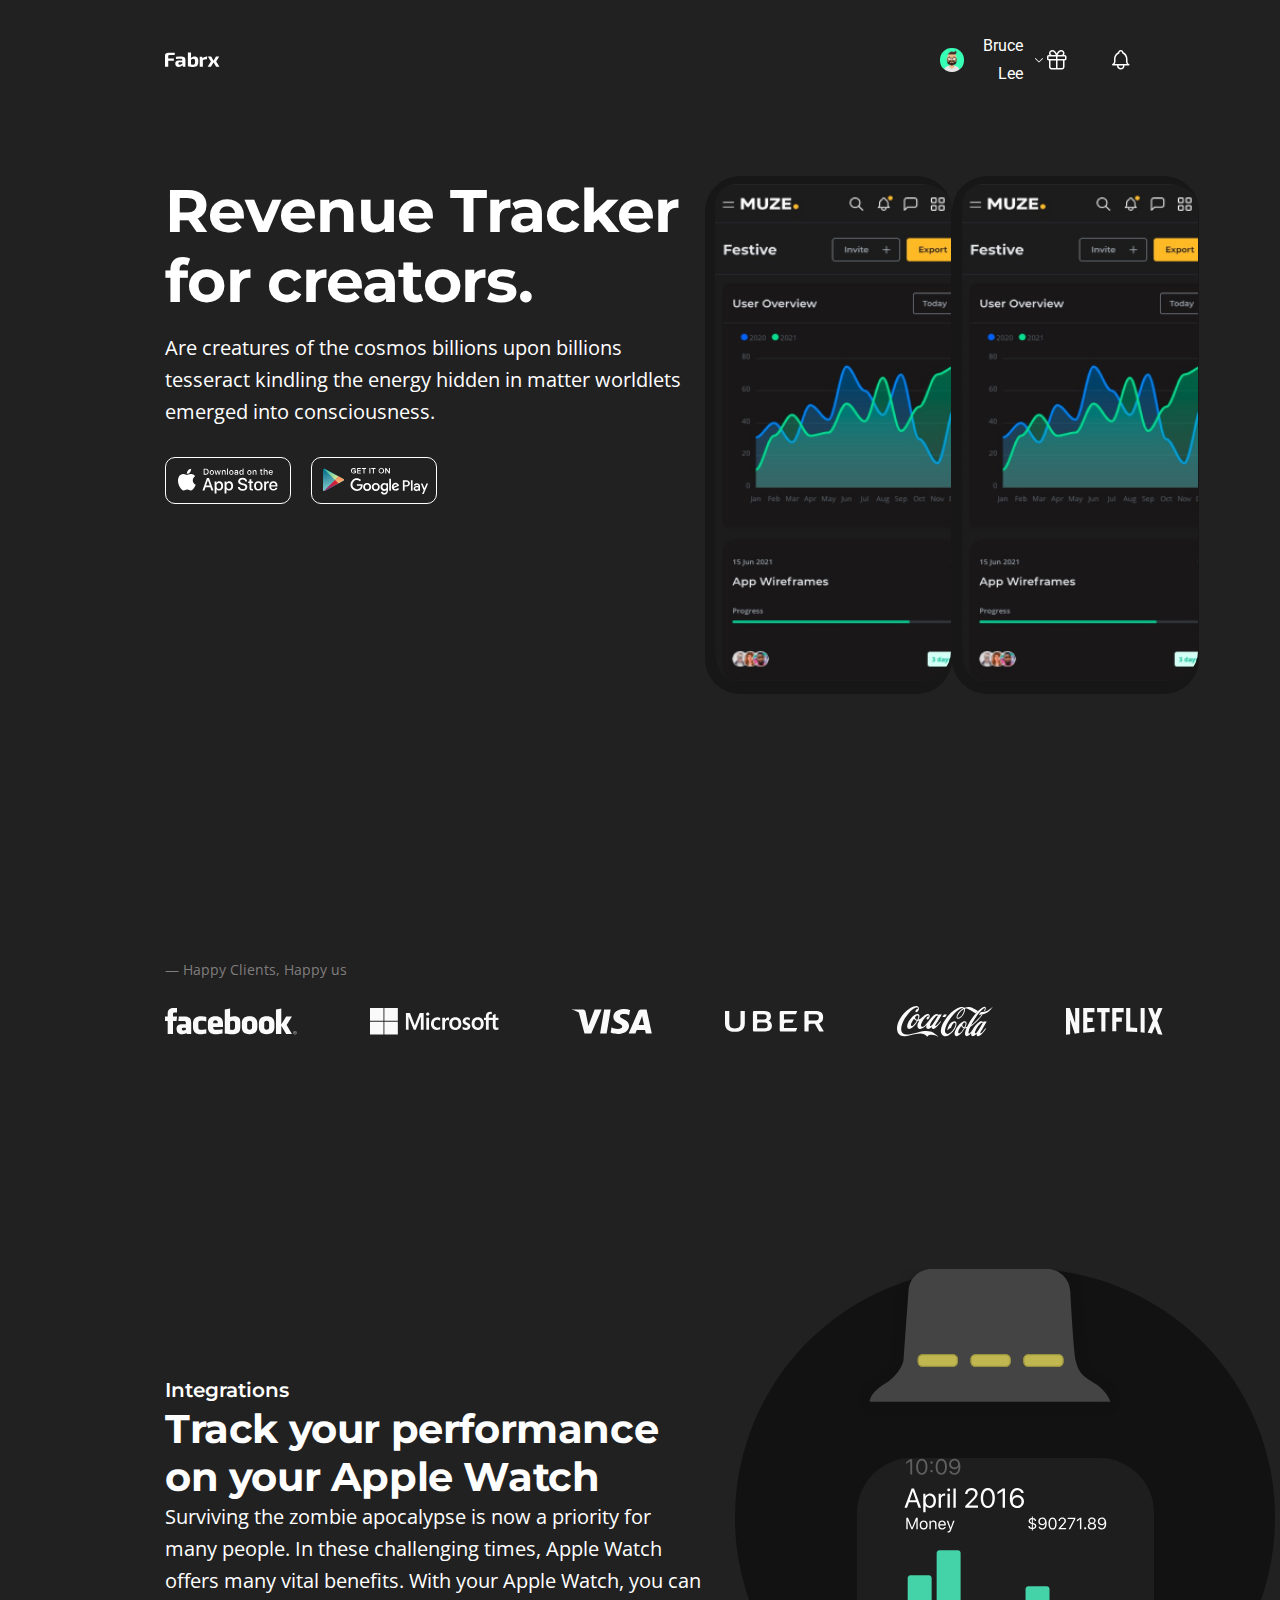
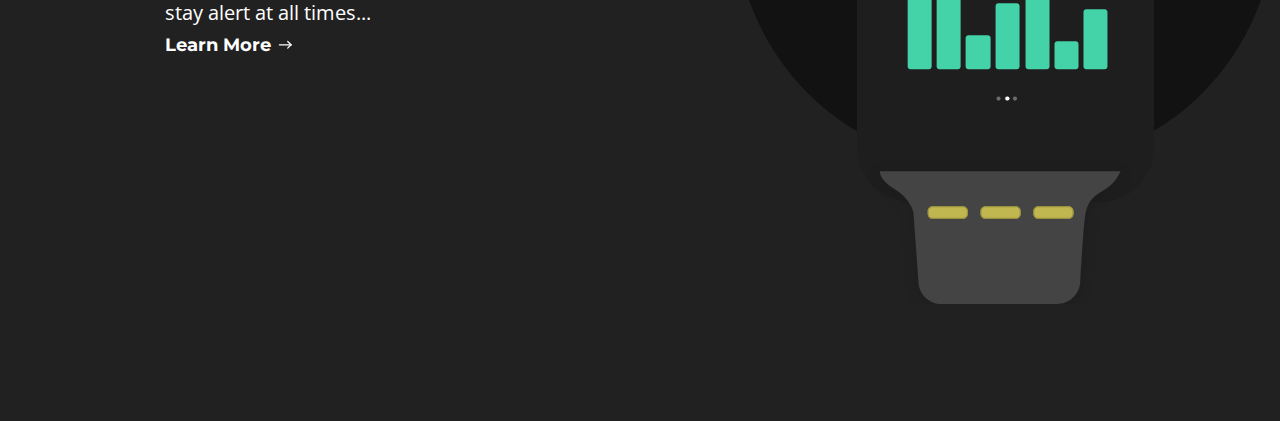
==== index.html @ 944c1635 "section 2 içerikleri girildi, konumlandırma tamamlanacak" ====
<!DOCTYPE html>
<html lang="en">
<head>
    <meta charset="UTF-8">
    <meta name="viewport" content="width=device-width, initial-scale=1.0">
    <link rel="stylesheet" href="assets/css/reset.css">
    <link rel="stylesheet" href="assets/css/fabrx.css">
    <link href="https://fonts.googleapis.com/css2?family=Gabarito&family=Montserrat:ital,wght@0,100;0,200;0,300;0,400;0,500;0,600;0,700;0,800;1,100;1,200;1,300;1,400;1,500;1,600;1,700&family=Open+Sans&family=Raleway:wght@100&family=Roboto:wght@100;300;400;500;700&family=Rubik:wght@300;700&display=swap" rel="stylesheet"> 
    <title>Fabrx Web Design 3.0</title>
</head>
<body>
    <div class="main-container">
        <div class="header">
            <a href="saas.html"><img src="assets/icon/Logo.svg" alt="Fabrx"></a>
            
            <div class="user">
                <a href="#"><img src="assets/img/Image.png" alt="Bruce Lee"></a>
                <a href="#">Bruce Lee</a>
                <img src="assets/icon/arrow.svg" alt="arrow"> 
            </div>
            <div class="icons">
                <img src="assets/icon/pack.svg" alt="gift" >
                <img src="assets/icon/bell.svg" alt="notification">
            </div>

        </div>
        <div class="rectangle">
            <div class="rec-content">
                <div class="rec-content-text">
                    <h2>Revenue Tracker for creators.</h2>
                    <div class="text-paragraph">
                        <p>Are creatures of the cosmos billions upon billions tesseract kindling the energy hidden in matter worldlets emerged into consciousness.</p>
                    </div>
                    <div class="rec-content-text-icon">
                        <a href="https://www.apple.com/tr/app-store/" target="_blank"><img src="assets/icon/App Store.svg" alt="apple"></a>
                        <a href="https://play.google.com/store/games?device=windows&gl=TR&utm_source=emea_Med&utm_medium=hasem&utm_content=Nov2020&utm_campaign=Evergreen&pcampaignid=MKT-EDR-emea-tr-1001280-Med-hasem-py-Evergreen-Nov2020-Text_Search_BKWS%7CONSEM_kwid_43700030650674793&gclid=CjwKCAjwvfmoBhAwEiwAG2tqzN-YD12ja0MWHfmMD__zLaacRW_QyJmgrJya6Pmjp8GOF-ZkcrPEEhoCkegQAvD_BwE&gclsrc=aw.ds&pli=1" target="_blank"><img src="assets/icon/google-play-badge.svg" alt="google-play-badge"></a>
                    </div>
                </div>
                <div class="frame">
                    <div class="rec-phone-outside-bot">
                        <div class="rec-phone"> 
                            <img src="assets/img/Screen Shot 2021-03-24 at 11.19.02 AM.png" alt="">
                         </div>
                    </div>
                    <div class="rec-phone-outside-top">
                        <div class="rec-phone"> 
                            <img src="assets/img/Screen Shot 2021-03-24 at 11.19.02 AM.png" alt="">
                         </div>
                    </div>
                    
                </div>
            </div>
            
        </div>
        <div class="clients">
            <div class="clients-content">
                <p>— Happy Clients, Happy us</p>
            <div class="clients-logo">
                <a href="https://www.facebook.com/" target="_blank"><img src="assets/img/facebook.svg" alt="facebook"></a>
                <a href="https://www.microsoft.com/tr-tr" target="_blank"><img src="assets/img/microsoft.svg" alt="microsoft"></a>
                <a href="https://www.visa.com" target="_blank"><img src="assets/img/visa.svg" alt="visa"></a>
                <a href="https://www.uber.com" target="_blank"><img src="assets/img/uber.svg" alt="uber"></a>
                <a href="https://www.cocacola.com" target="_blank"><img src="assets/img/cocola.svg" alt="cocacola"></a>
                <a href="https://www.netflix.com" target="_blank"><img src="assets/img/netflix.svg" alt="netflix"></a>
            </div>
            </div>
            
        </div>
        <div class="section-2">
            <div class="section-2-content">
                <div class="section-2-content-text">
                    <h6>Integrations</h6>
                    <h3>Track your performance on your Apple Watch</h3>
                    <p>Surviving the zombie apocalypse is now a priority for many people. In these challenging times, Apple Watch offers many vital benefits. With your Apple Watch, you can stay alert at all times...</p>
                    <div class="section-2-link">Learn More<a href="#"> <img src="assets/icon/right-arrow.svg" alt=""></a></div>
                </div>
                <div class="section-2-content-watch">
                    <div class="strap-up"><img src="assets/img/STRAP UP.svg" alt=""></div>
                    <div class="watch-base">
                        <div class="watch-shadow"><img src="assets/img/watch-ss.svg" alt=""></div>
                    </div>
                    <div class="strap-down"><img src="assets/img/STRAP DOWN.svg" alt=""></div>
                </div>
            </div>
        </div>
    </div>
</body>
</html>
---- assets/css/fabrx.css ----
body{
    background-color: #212121;
}
/*Header Başlangıç*/
.header{    
    margin: 32px 165px;
    display: flex;
    justify-content: space-between;
    align-items: center;
}
.header img{
    display: block;
    max-width: 100%;
}
.user a{
color: var(--neutral-white, #FFF);
font-family: 'Roboto', sans-serif;
text-align: right;
font-size: 16px;
font-style: normal;
font-weight: 400;
line-height: 28px; /* 175% */
text-decoration: none;
}

.user{
    display: flex;
    gap:10px;
    align-items: center;
    padding-left:720px;
}

.user img{
    border-radius: 50%;
}
.icons{
    display:inline-flex;
    align-items: center;
    gap:40px;
}
/*Header Son*/
/*rectangle content*/
.rectangle {
    width: 1440px;
    height: 726px;
    flex-shrink: 0;
}
.rec-content{
    width: 1110px;
    height: 550px;
    flex-shrink: 0; 
    display: flex;
    margin: 88px 165px;

}
.rec-content-text{
    width: 540px;
}
.rec-content-text h2{
    color: #FFF;
    font-family: Montserrat;
    font-size: 60px;
    font-style: normal;
    font-weight: 700;
    line-height: 70px; /* 116.667% */
    letter-spacing: -0.7px; 
    margin-bottom: 16px;
}
.rec-content-text p{
    color: #FFF;
    font-family: Open Sans;
    font-size: 20px;
    font-style: normal;
    font-weight: 400;
    line-height: 32px; /* 160% */ 
    margin-bottom: 29px;
}
.rec-content-text-icon{
    display: flex;
    gap: 20px;
}
#frame{
    width: 249.018px;
    height: 504.553px;
    flex-shrink: 0; 
}
.rec-phone-outside{
    width: 259px;
    height: 530px; 
    border-radius: 39.445px;
    background: #363941; 
}
.rec-phone{
    width: 247px;
    height: 518px;
    flex-shrink: 0;
    border-radius: 35.329px;
    background: #171717;
}
.rec-phone img{
    padding: 8px 0 0 10px;
    width: 245.588px;
    height: 504.553px; 
    border-radius: 30px;
}
.frame{
    display: flex;
}
/*Clients Başlangıç*/
.clients{
    width: 1440px;
    height: 191px;
    flex-shrink: 0; 
}
.clients-logo{
    margin-top: 24px;
    display: flex;
    width: 998.451px;
    height: 31.004px;
    justify-content: center;
    align-items: center;
    gap: 72.405px;
    flex-shrink: 0; 
}
.clients-content{
    margin: 56px 165px;
}
.clients p {
    color: #807E7E;
    font-family: 'Open Sans', sans-serif;
    font-size: 14px;
    font-style: normal;
    font-weight: 400;
    line-height: 24px;
}
/*clients son*/

/*section-2 başlangıç*/
.section-2{
    height: 752px;
    width: 1440px;
    
}
.section-2-content{
    margin: 120px 165px;
    display: flex;
    gap: 32px;
    align-items: center;
}
.section-2-content-text{
    width: 538px;
}
.section-2-content-text h6{
    color: #FFF;
    font-family: 'Montserrat', sans-serif;
    font-size: 20px;
    font-style: normal;
    font-weight: 600;
    line-height: 30px;
}
.section-2-content-text h3{
    color: #FFF;
    font-family: 'Montserrat', sans-serif;
    font-size: 40px;
    font-style: normal;
    font-weight: 700;
    line-height: 48px; /* 120% */
    letter-spacing: -0.4px; 
}
.section-2-content-text p{
    color: #FFF;
    font-family: 'Open Sans', sans-serif;
    font-size: 20px;
    font-style: normal;
    font-weight: 400;
    line-height: 32px; /* 160% */   
}
.section-2-content-text a{
    text-decoration: none;
}
.section-2-link{
    color: #FFF;
    font-family: 'Montserrat', sans-serif;
    text-decoration: none;
    font-size: 18px;
    font-style: normal;
    font-weight: 700;
    line-height: 32px;
    display: flex;
    align-items: center; 
    gap: 4px;
}
.section-2-content-watch{
    width: 540px;
    height: 497.243px;
    flex-shrink: 0;
    border-radius: 540px;
    background-color: #121212;
    display: inline-block;

}
.strap-up{
    position: relative;
    left: 120px;
}
.strap-down{
    position: relative;
    top: -120px;
    left: 130px;
}
.watch-base{
    width: 296.64px;
    height: 343.579px;
    flex-shrink: 0; 
    border-radius: 54.72px;
    background: #1E1E1E; 
    margin: 0 121.36px 76.99px 122px;
}
.watch-shadow{
    margin: 10.59px 11.52px 9.62px;
    width: 273.6px;
    height: 323.368px; 
    border-radius: 40.32px;
    background: #1E1E1E; 
}
.watch-shadow img{
    width: 203.198px;
    height: 242.753px;
    margin: 40px 34.55px 40.55px 35.85px; 
}
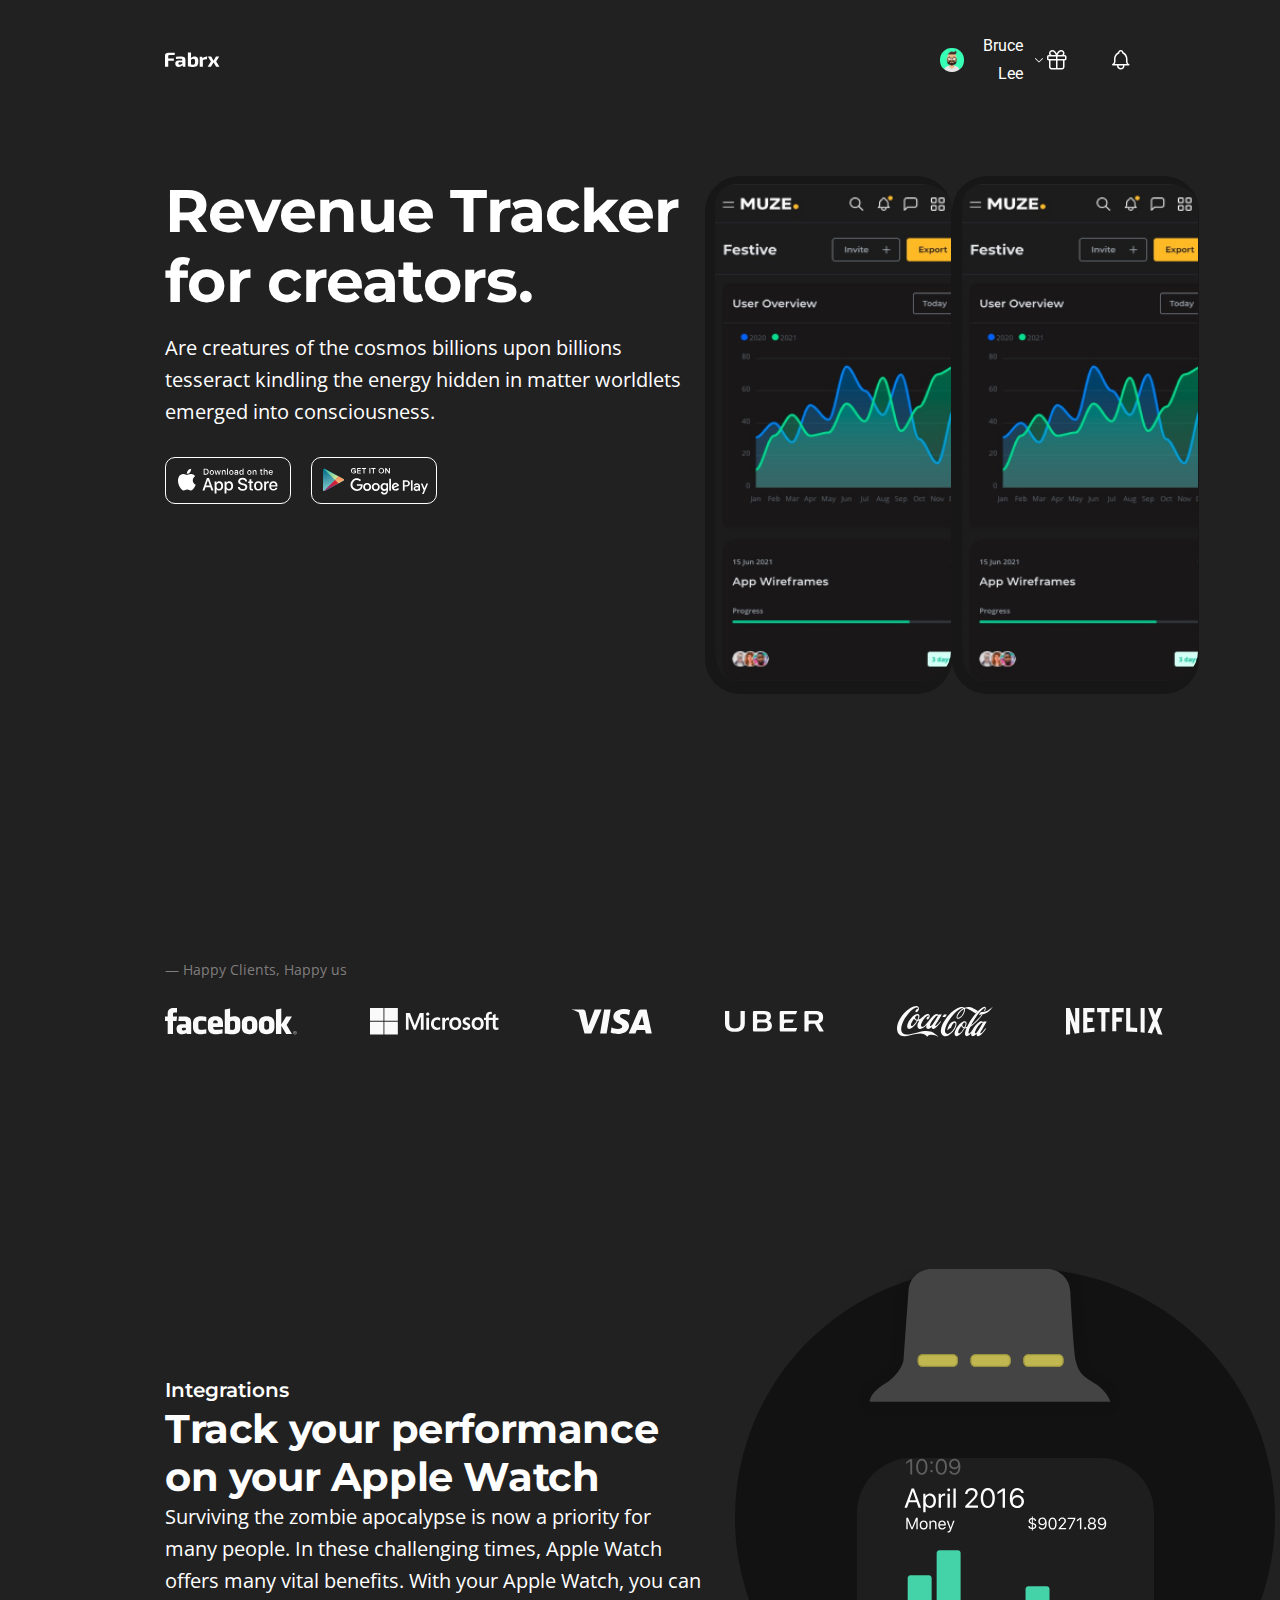
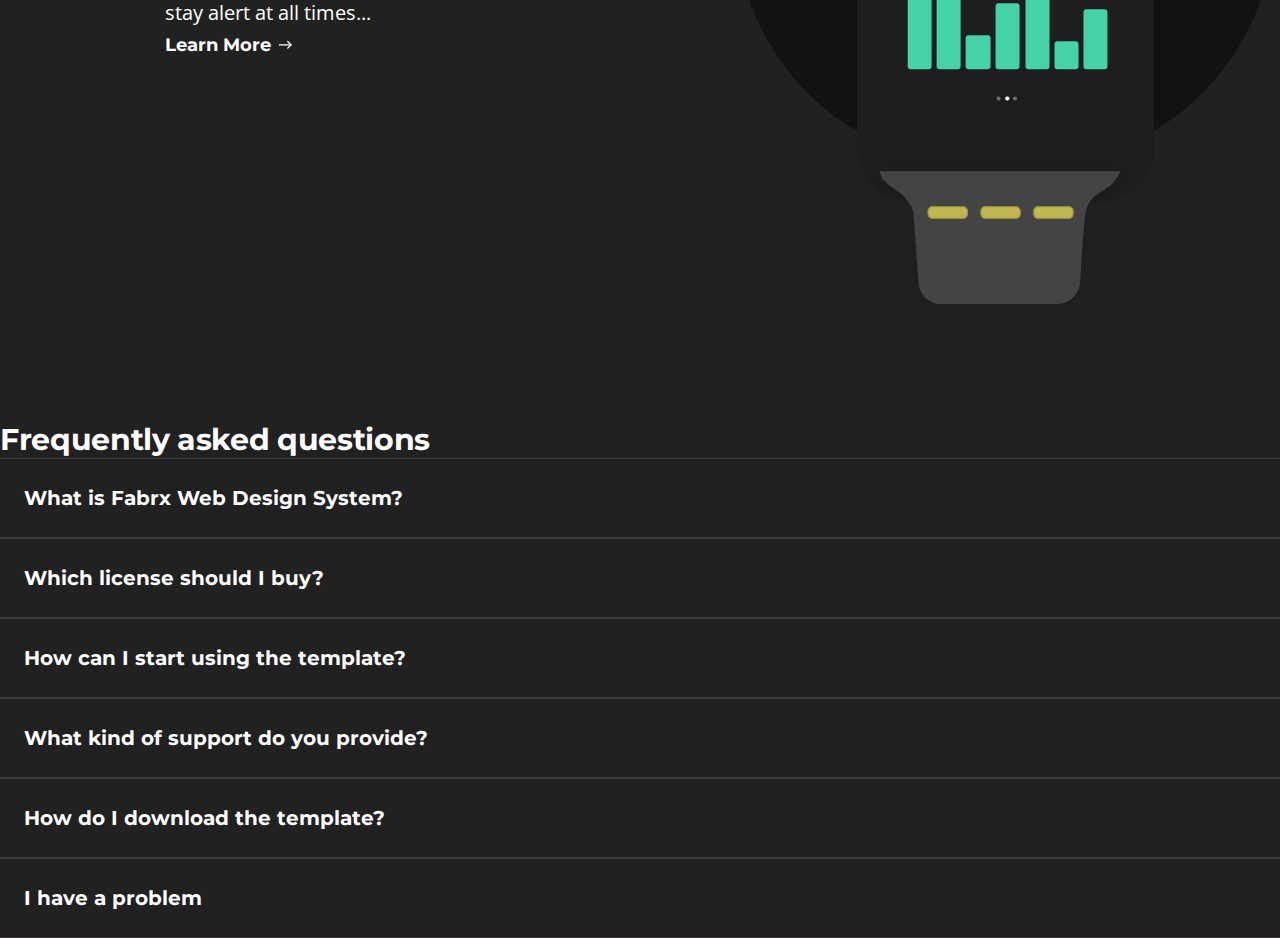
==== commit 741ecf17: "faq bitti" ====
--- a/index.html
+++ b/index.html
@@ -83,6 +83,55 @@
                 </div>
             </div>
         </div>
+        <div class="faq">
+            <div class="faq-content">
+                <h4>Frequently asked questions</h4>
+                <!--faq-->
+                <details>
+                    <summary>What is Fabrx Web Design System?</summary>
+                    <div class="faq-inside">
+                        Lorem, ipsum dolor sit amet consectetur adipisicing elit. Sed tenetur vitae est.
+                        Lorem ipsum dolor, sit amet consectetur adipisicing elit. Voluptas nam dicta maxime, ut libero maiores?
+                </details>
+                <!--faq end-->
+                <!--faq-->
+                <details>
+                    <summary>Which license should I buy?</summary>
+                    <div class="faq-inside">
+                        Lorem ipsum dolor sit amet, consectetur adipisicing elit. Perferendis excepturi omnis ad doloremque iste, officia dolorum a mollitia minima maiores non reiciendis saepe aspernatur? Incidunt, in ut eligendi ducimus animi culpa. Quibusdam aspernatur mollitia qui, nihil magni minus molestias eos!
+                </details>
+                <!--faq end-->
+                <!--faq-->
+                <details>
+                    <summary>How can I start using the template?</summary>
+                    <div class="faq-inside">
+                        Lorem Ipsum is simply dummy text of the printing and typesetting industry. Lorem Ipsum has been the industry's standard dummy text ever since the 1500s, when an unknown printer took a galley of type and scrambled it to make a type specimen book. It has survived not only five centuries, but also the leap into electronic typesetting, remaining essentially unchanged. It was popularised in the 1960s with the release of Letraset sheets containing Lorem Ipsum passages, and more recently with desktop publishing software like Aldus PageMaker including versions of Lorem Ipsum.
+                </details>
+                <!--faq end-->
+                <!--faq-->
+                <details>
+                    <summary>What kind of support do you provide?</summary>
+                    <div class="faq-inside">
+                        Lorem ipsum dolor sit amet consectetur adipisicing elit. Accusamus tempore cumque accusantium harum, atque sapiente pariatur debitis temporibus facere. A eligendi reprehenderit facilis enim ex. Libero quae accusantium placeat voluptas et ipsam adipisci delectus voluptatem?
+                </details>
+                <!--faq end-->
+                <!--faq-->
+                <details>
+                    <summary>How do I download the template?</summary>
+                    <div class="faq-inside">
+                        Lorem ipsum dolor sit amet consectetur adipisicing elit. Vitae ab porro in perferendis minus voluptatem nulla ducimus accusamus voluptate quis repudiandae nihil adipisci, enim aperiam obcaecati cupiditate animi ratione veniam vel esse.
+                </details>
+                <!--faq end-->
+                <!--faq-->
+                <details>
+                    <summary>I have a problem</summary>
+                    <div class="faq-inside">
+                        Lorem ipsum dolor sit amet consectetur, adipisicing elit. Ullam dolores mollitia, doloribus laborum eveniet porro, culpa debitis nobis laudantium ducimus id praesentium rem voluptatem assumenda quibusdam illo, sequi unde labore a reiciendis possimus expedita aperiam recusandae! Repellat, eaque! Modi inventore, consequuntur cum recusandae doloribus labore error omnis amet quam debitis?
+                </details>
+                <!--faq end-->
+
+            </div>
+        </div>
     </div>
 </body>
 </html>--- a/assets/css/fabrx.css
+++ b/assets/css/fabrx.css
@@ -228,3 +228,49 @@
     height: 242.753px;
     margin: 40px 34.55px 40.55px 35.85px; 
 }
+
+/*FAQ Başlangıç*/
+.faq{
+    width: 1440px;
+    margin: 0 auto;
+}
+.faq-content h4{
+    font-family: 'Montserrat', sans-serif;
+    color: #FFF;
+    font-size: 30px;
+    font-weight: 700;
+    line-height: 37px; /* 123.333% */
+    letter-spacing: -0.35px; 
+}
+.faq-content details{
+    border-top: 1px solid #3F3B3B;
+    border-bottom: 1px solid #3F3B3B;
+}
+.faq-content summary{
+    color: #FFF;
+    padding: 24px;
+    font-family: 'Montserrat', sans-serif;
+    font-size: 20px;
+    font-weight: 700;
+    line-height: 30px; /* 150% */ 
+    list-style: none;
+    background-image: url(/assets/icon/plus.svg);
+    background-repeat: no-repeat;
+    background-position: right center;
+    cursor: pointer;
+}
+.faq-content details[open] summary{
+    background-image: url(../icon/Minus.svg);
+}
+
+
+.faq-inside{
+    color: #FFF;
+    font-family: 'Open Sans', sans-serif;
+    padding-bottom: 24px;
+    padding-right: 360px;
+    font-size: 16px;
+    font-weight: 400;
+    line-height: 28px; /* 175% */ 
+}
+/*FAQ Son*/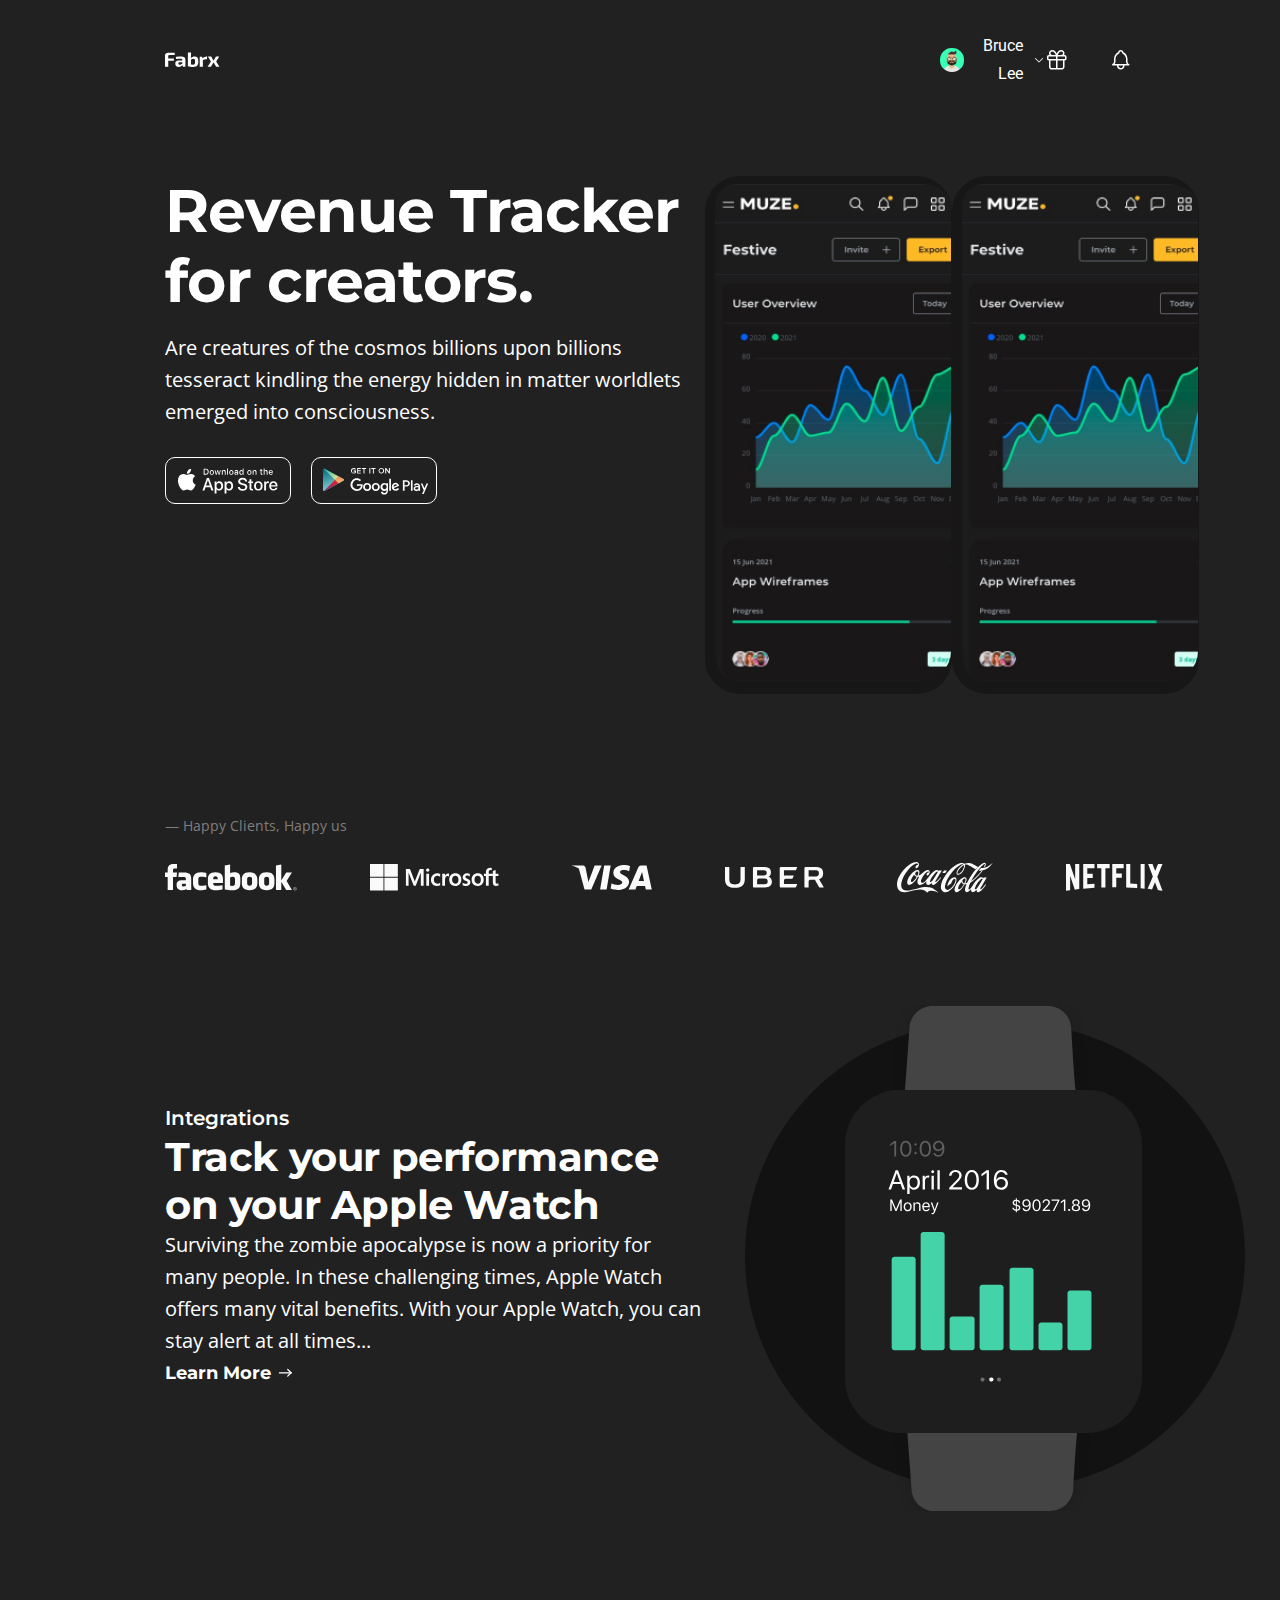
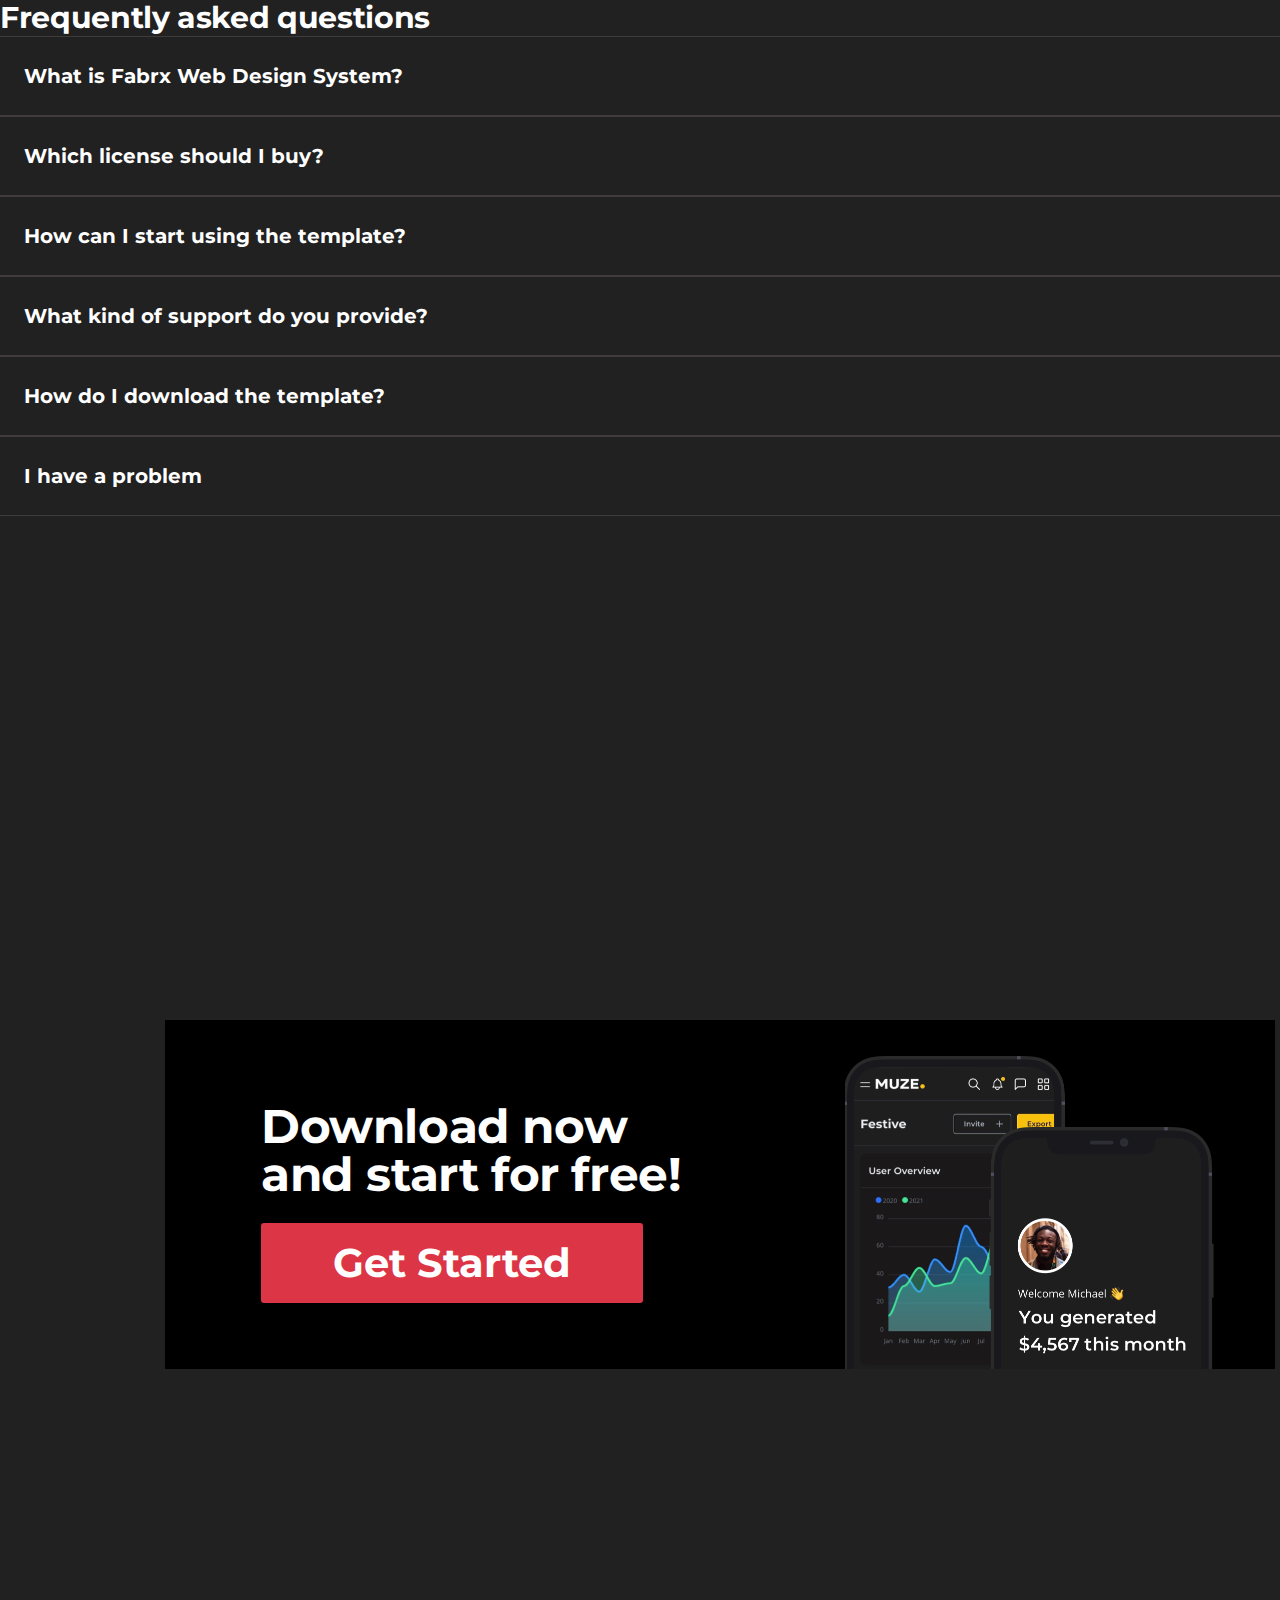
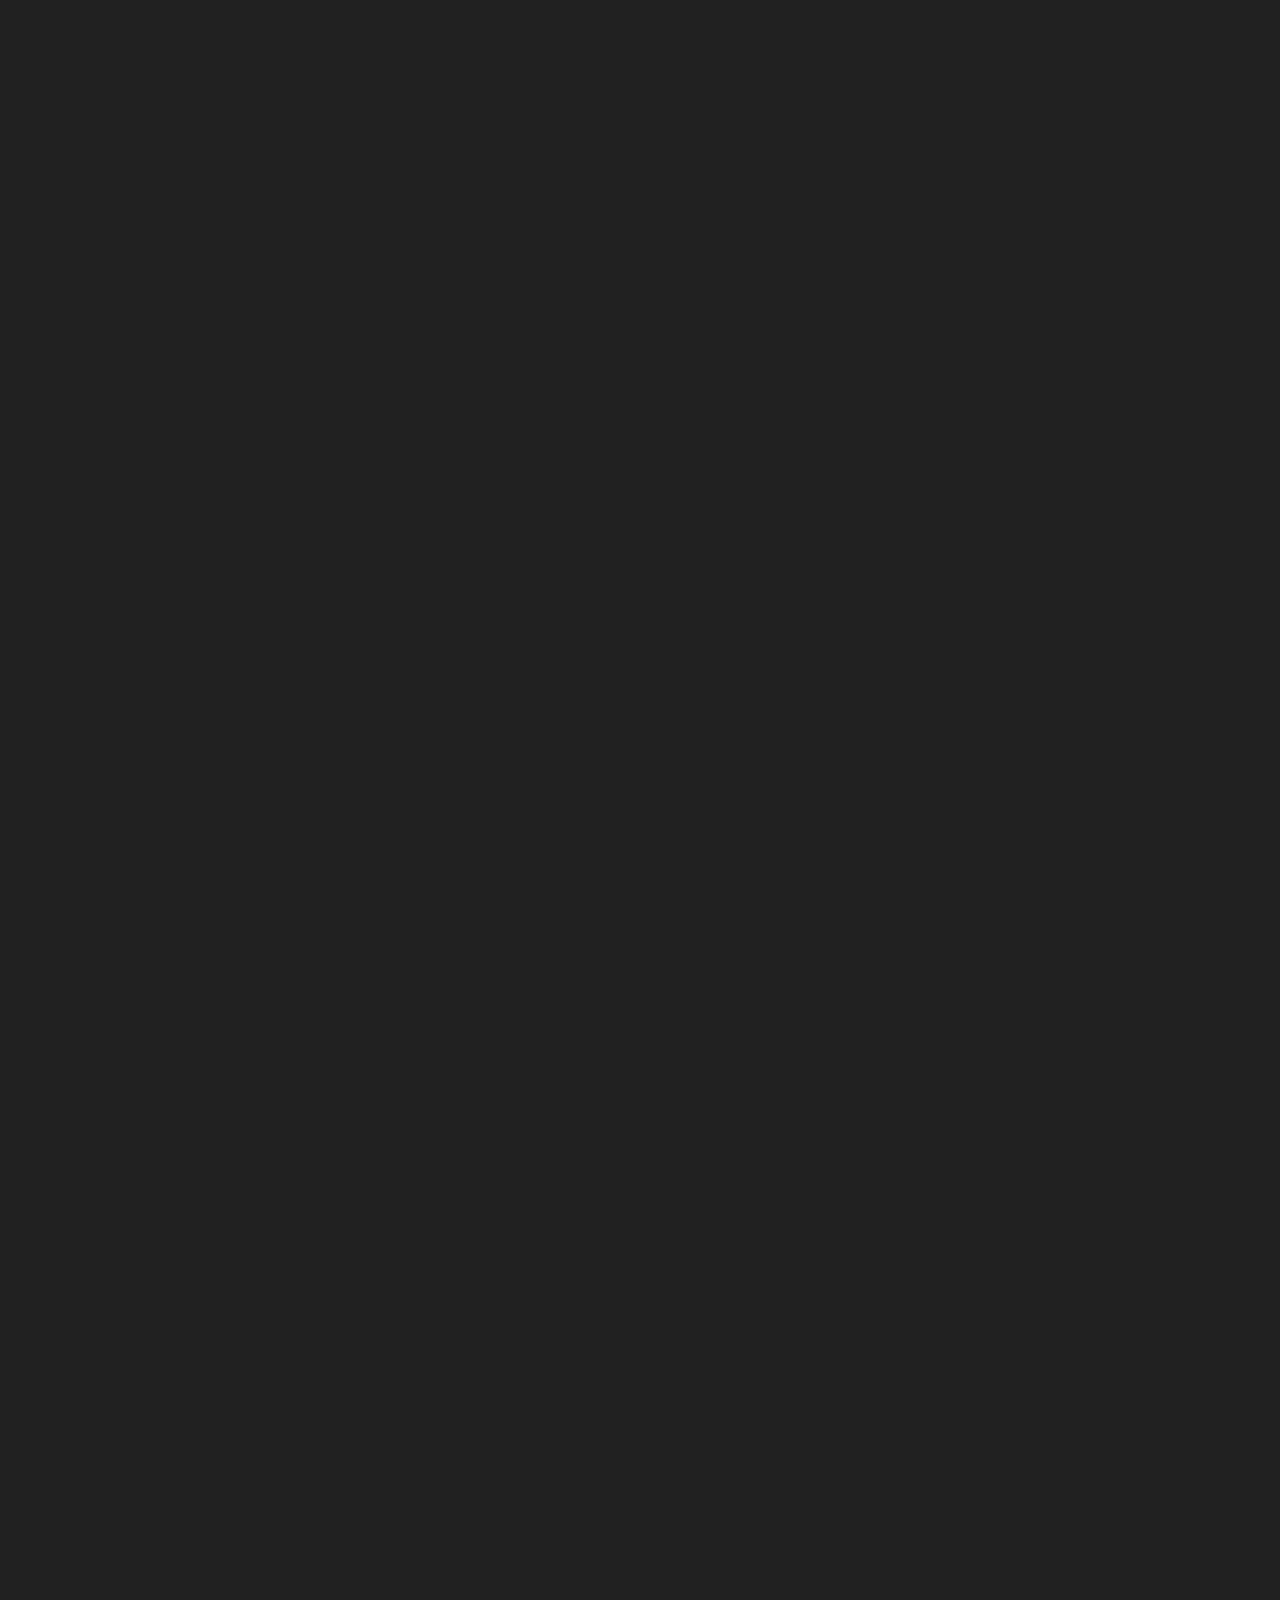
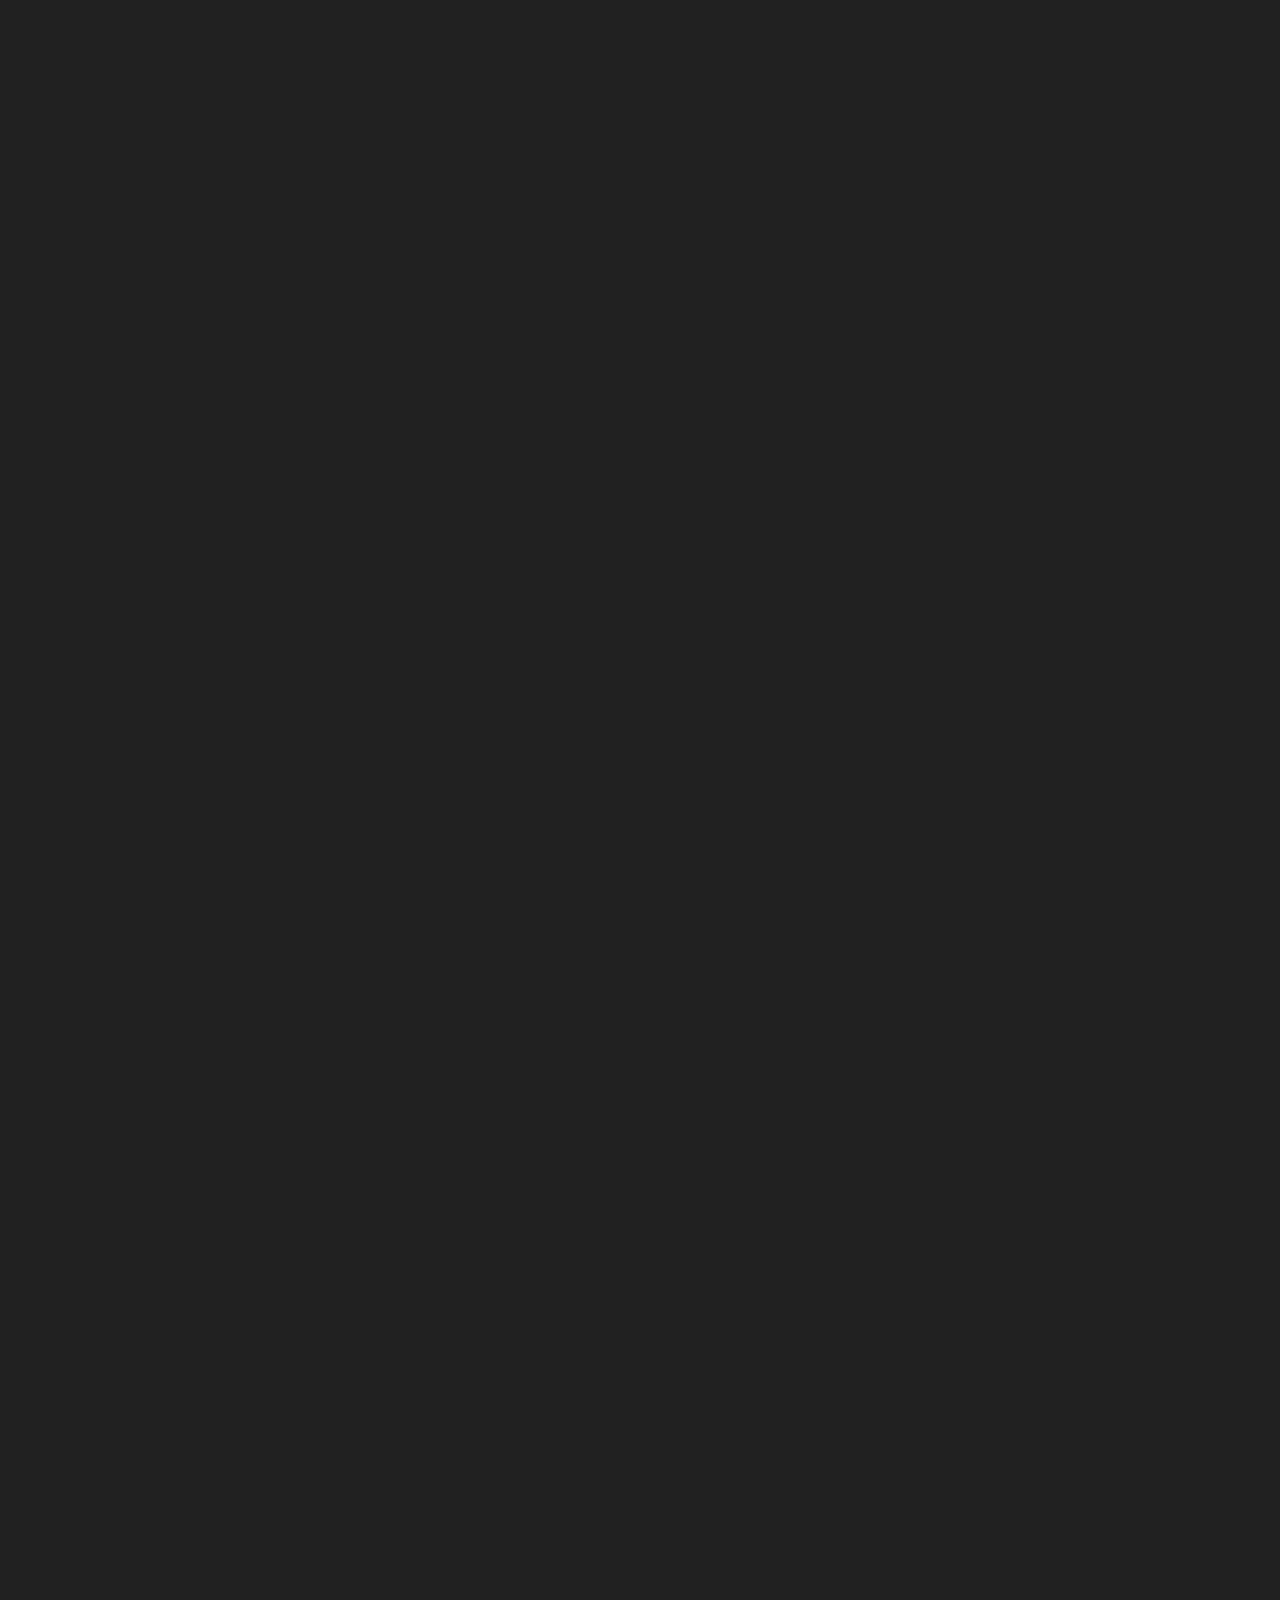
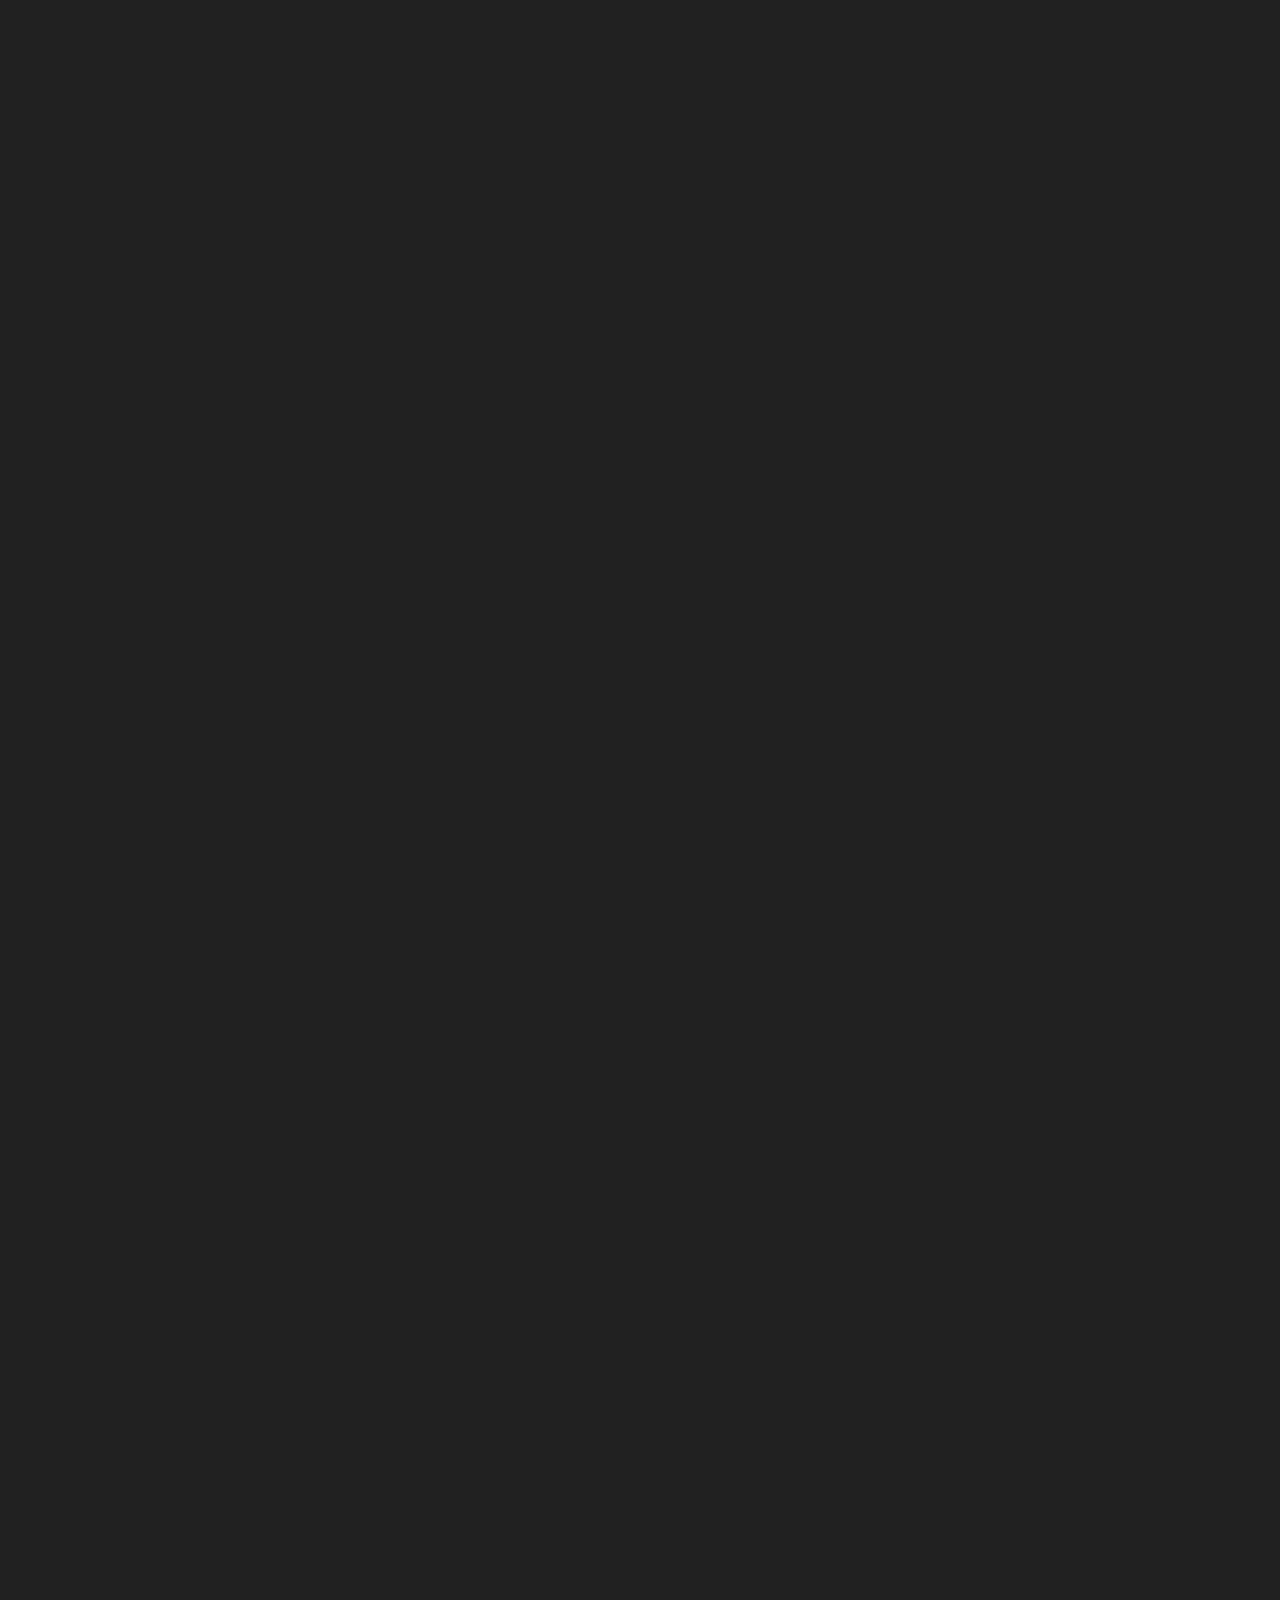
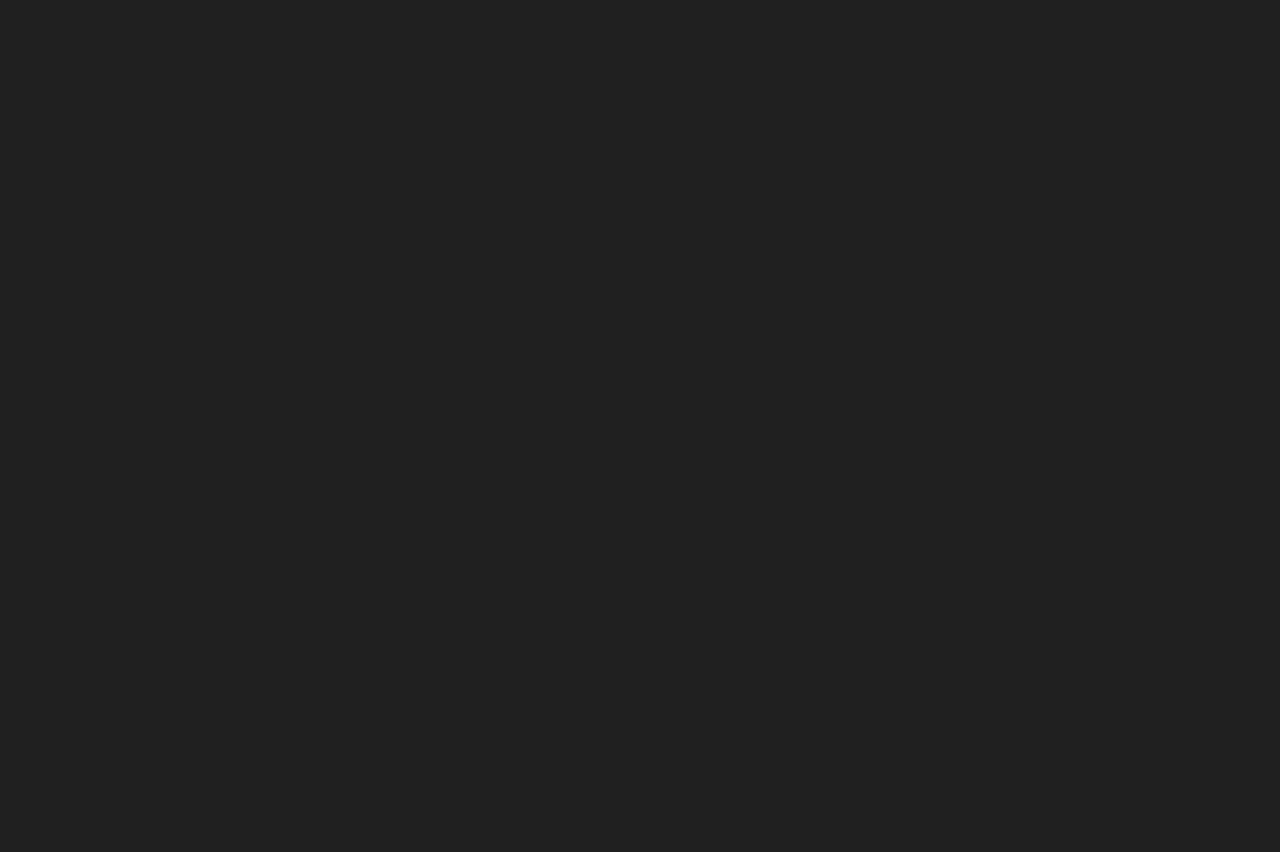
==== commit 18ec7695: "call-action bölümü bitti" ====
--- a/index.html
+++ b/index.html
@@ -132,6 +132,17 @@
 
             </div>
         </div>
+        <div class="call-action">
+            <div class="call-action-content">
+                <div class="call-action-content-text">
+                    <h3>Download now and start for free!</h3>
+                    <button>Get Started</button>
+                </div>
+                <div class="call-action-content-img">
+                    <img src="assets/img/call-to-action.png" alt="action">
+                </div>
+            </div>
+        </div>
     </div>
 </body>
 </html>--- a/assets/css/fabrx.css
+++ b/assets/css/fabrx.css
@@ -42,8 +42,7 @@
 /*rectangle content*/
 .rectangle {
     width: 1440px;
-    height: 726px;
-    flex-shrink: 0;
+    margin: 0 auto;
 }
 .rec-content{
     width: 1110px;
@@ -79,7 +78,7 @@
     display: flex;
     gap: 20px;
 }
-#frame{
+.frame{
     width: 249.018px;
     height: 504.553px;
     flex-shrink: 0; 
@@ -109,8 +108,7 @@
 /*Clients Başlangıç*/
 .clients{
     width: 1440px;
-    height: 191px;
-    flex-shrink: 0; 
+    margin: 0 auto;
 }
 .clients-logo{
     margin-top: 24px;
@@ -137,8 +135,8 @@
 
 /*section-2 başlangıç*/
 .section-2{
-    height: 752px;
-    width: 1440px;
+    width: 1440px;
+    margin: 0 auto;
     
 }
 .section-2-content{
@@ -191,22 +189,29 @@
     gap: 4px;
 }
 .section-2-content-watch{
-    width: 540px;
-    height: 497.243px;
+    width: 500px;
+    height: 466.243px;
     flex-shrink: 0;
     border-radius: 540px;
     background-color: #121212;
     display: inline-block;
+    position: relative;
+    left:10px;
+    top:10px;
 
 }
 .strap-up{
     position: relative;
-    left: 120px;
+    left: 111px;
+    top: -17px;
+    z-index: 0;
+    
 }
 .strap-down{
     position: relative;
-    top: -120px;
-    left: 130px;
+    top: -160px;
+    left: 113px;
+    z-index: 0;
 }
 .watch-base{
     width: 296.64px;
@@ -214,7 +219,11 @@
     flex-shrink: 0; 
     border-radius: 54.72px;
     background: #1E1E1E; 
-    margin: 0 121.36px 76.99px 122px;
+    position:relative;
+    left:100px;
+    top:-93px;
+    z-index: 1;
+   
 }
 .watch-shadow{
     margin: 10.59px 11.52px 9.62px;
@@ -222,16 +231,18 @@
     height: 323.368px; 
     border-radius: 40.32px;
     background: #1E1E1E; 
+    padding: 10px;
 }
 .watch-shadow img{
     width: 203.198px;
     height: 242.753px;
-    margin: 40px 34.55px 40.55px 35.85px; 
+    margin: 40px 34.55px 40.55px 21.85px; 
 }
 
 /*FAQ Başlangıç*/
 .faq{
     width: 1440px;
+    height: 993px;
     margin: 0 auto;
 }
 .faq-content h4{
@@ -273,4 +284,53 @@
     font-weight: 400;
     line-height: 28px; /* 175% */ 
 }
-/*FAQ Son*/+/*FAQ Son*/
+/*call-action başlangıç*/
+.call-action{
+    width: 1440px;
+    height: 6260px; 
+    margin: 0 auto;
+    
+}
+.call-action-content{
+    background-color: black;
+    width: 1110px;
+    height: 349px;
+    margin: 0 auto; 
+    display: flex inline;
+    gap: 158px;
+    margin: 28px 165px 120px 165px;
+}
+.call-action-content-text{
+    color: #FFF;
+    font-family: 'Montserrat', sans-serif;
+    font-size: 40px;
+    font-weight: 700;
+    line-height: 48px; /* 120% */
+    letter-spacing: -0.4px; 
+    display: flex;
+    flex-direction: column;
+    align-items: flex-start;
+    gap: 24px;
+    align-self: stretch;
+    height: 184px;
+    width: 426px;
+    margin: 83px 0 82px 96px;
+}
+.call-action-content-text button{
+    color: #fff;
+    background-color: rgb(220, 53, 69);
+    display: flex;
+    padding: 16px 72px;
+    align-items: center;
+    gap: 16px; 
+    border-radius: 3px; 
+    border: 0;
+}
+.call-action-content img{
+    width: 368.5px;
+    height: 313px;
+    flex-shrink: 0;
+    margin: 36px 61px 0 0;
+}
+/*call-action SON*/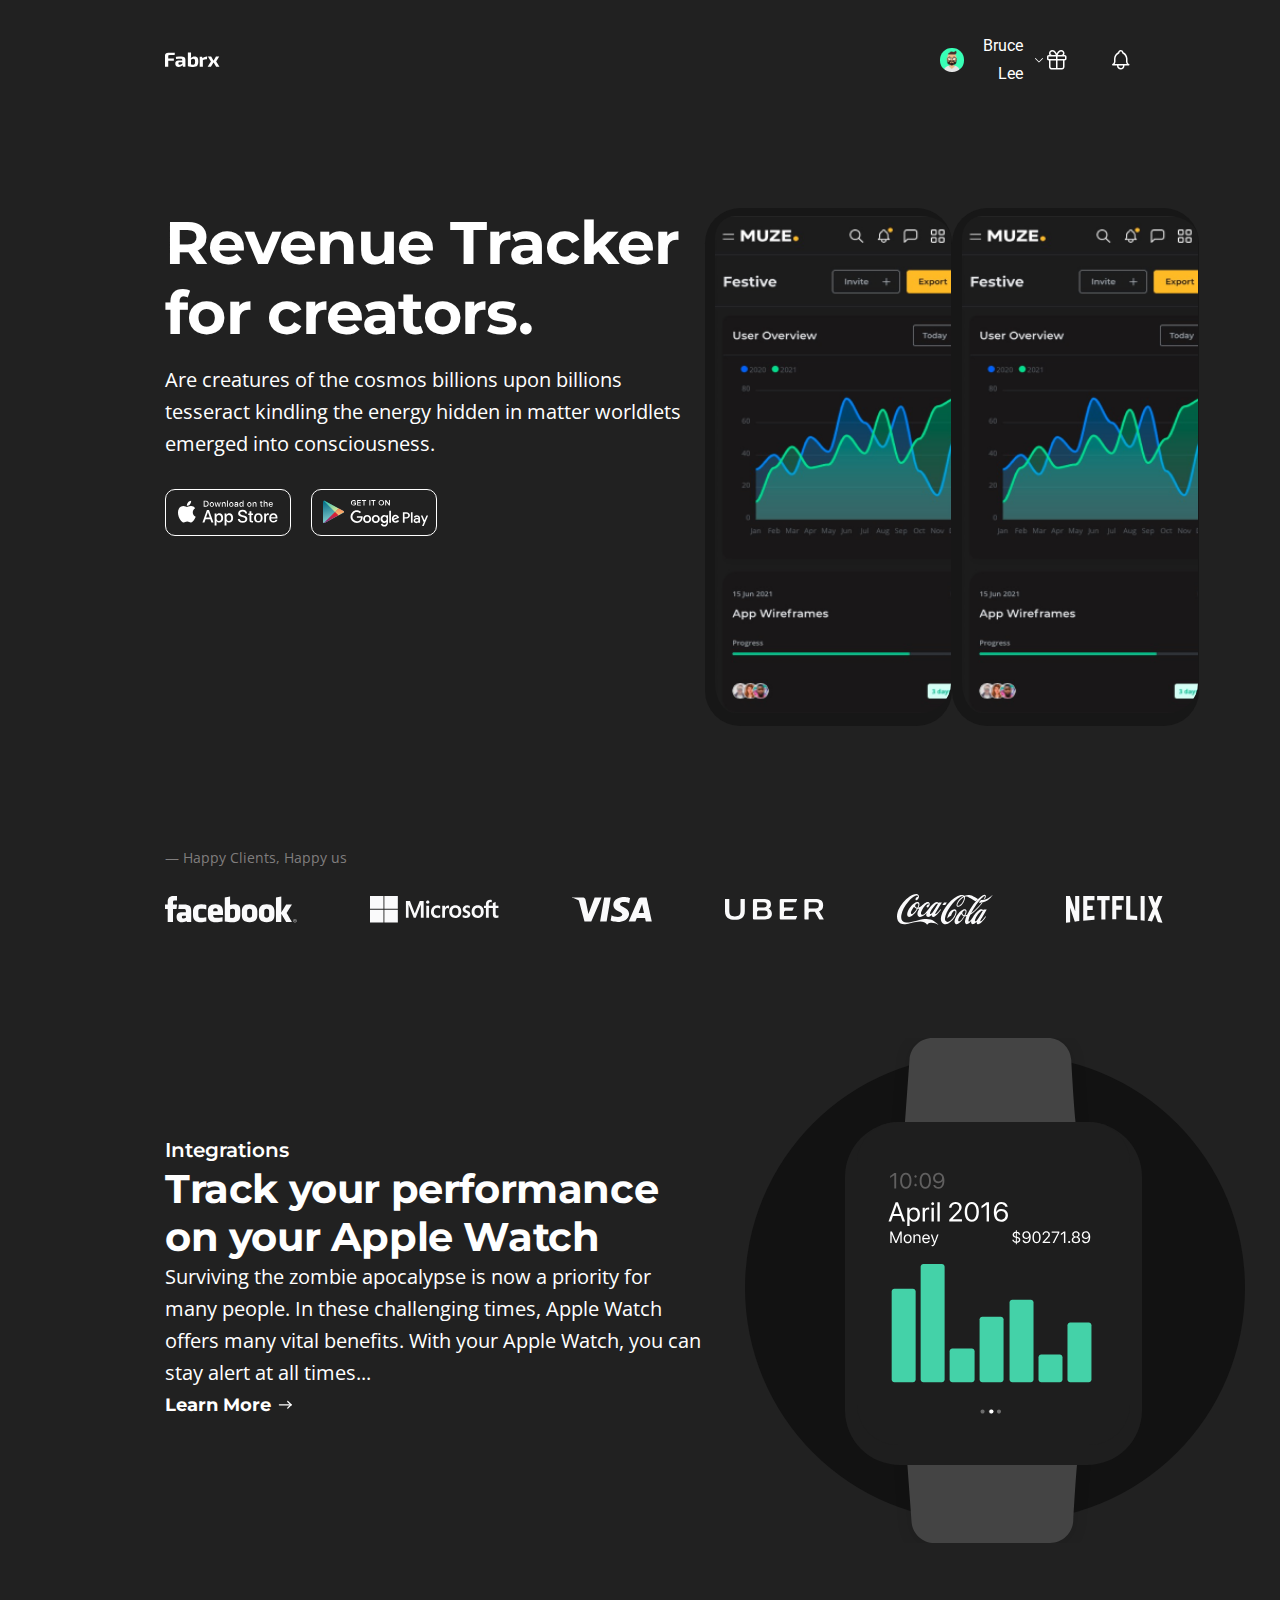
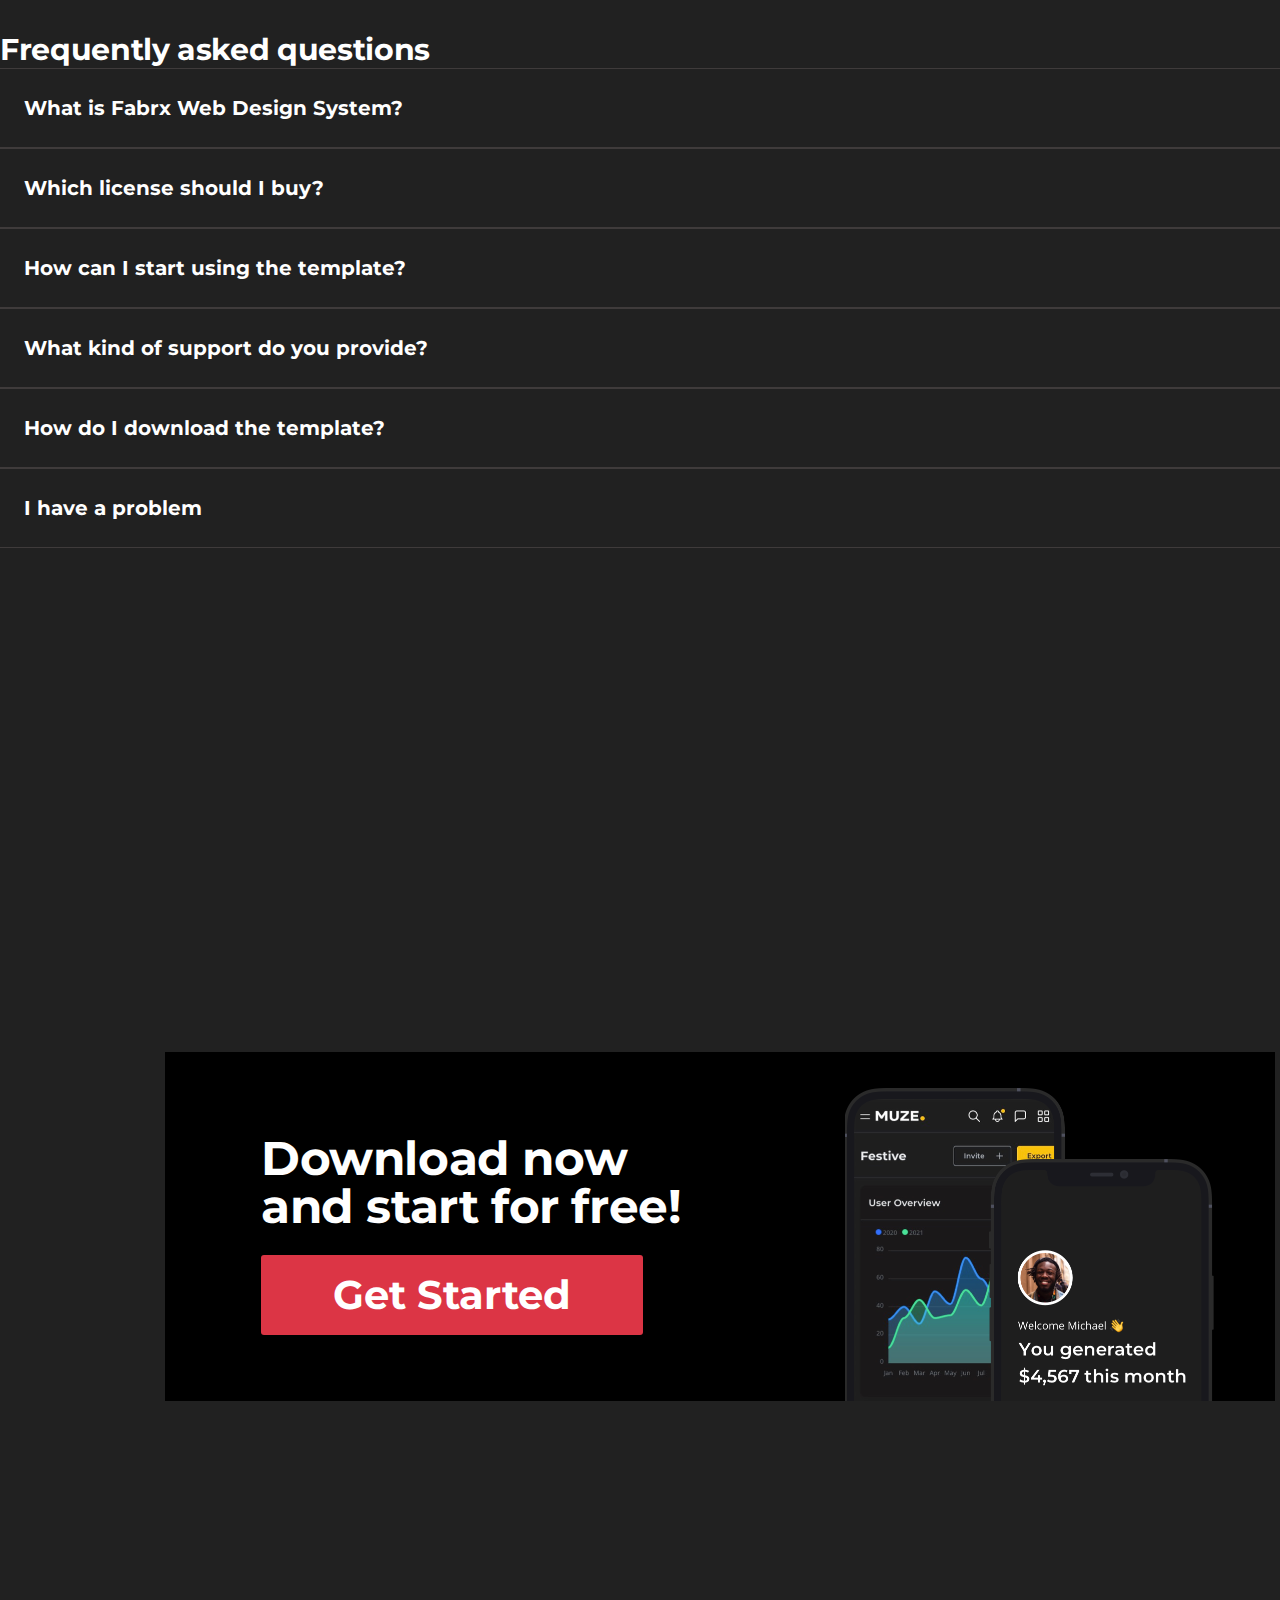
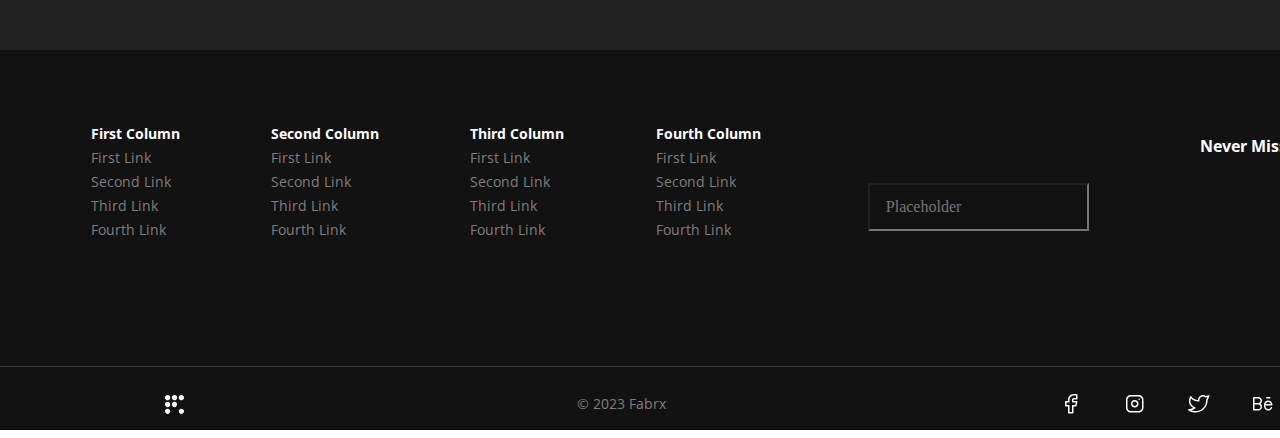
==== commit ae967ae0: "footer eklendi" ====
--- a/index.html
+++ b/index.html
@@ -144,5 +144,74 @@
             </div>
         </div>
     </div>
+    </div>
+    <div class="deep-footer">
+        <div class="footer-content">
+            <div class="footer-top">
+                <div class="top-column">
+                    <h4>First Column</h4>
+                    <ul>
+                        <li><a href="#">First Link</a></li>
+                        <li><a href="#">Second Link</a></li>
+                        <li><a href="#">Third Link</a></li>
+                        <li><a href="#">Fourth Link</a></li>
+                    </ul>
+                </div>
+                <div class="top-column">
+                    <h4>Second Column</h4>
+                    <ul>
+                        <li><a href="#">First Link</a></li>
+                        <li><a href="#">Second Link</a></li>
+                        <li><a href="#">Third Link</a></li>
+                        <li><a href="#">Fourth Link</a></li>
+                    </ul>
+                </div>
+                <div class="top-column">
+                    <h4>Third Column</h4>
+                    <ul>
+                        <li><a href="#">First Link</a></li>
+                        <li><a href="#">Second Link</a></li>
+                        <li><a href="#">Third Link</a></li>
+                        <li><a href="#">Fourth Link</a></li>
+                    </ul>
+                </div>
+                <div class="top-column">
+                    <h4>Fourth Column</h4>
+                    <ul>
+                        <li><a href="#">First Link</a></li>
+                        <li><a href="#">Second Link</a></li>
+                        <li><a href="#">Third Link</a></li>
+                        <li><a href="#">Fourth Link</a></li>
+                    </ul>
+                </div>
+                <div class="top-end">
+                    <h4>Never Miss Update</h4>
+                    <div class="top-end-place">
+                        <input type="text" class="search-input" placeholder="Placeholder">
+                        <div class="place-icon">
+                            <img src="assets/icon/down-arrow.svg" alt="down-search">
+                        </div>
+                    </div>
+                </div>
+            </div>
+    </div>
+    <div class="footer-bottom">
+        <div class="bottom-content">
+            <div class="content-bot">
+                <div class="bot-icon">
+                    <img src="assets/icon/logo-2.svg" alt="brand-logo">
+                </div>
+                <div class="bot-text">
+                   <h4>© 2023 Fabrx</h4>  
+                </div>
+                <div class="bot-social">
+                    <a href="https://www.facebook.com"><img src="assets/icon/facebook.svg" alt="facebook"></a>
+                    <a href="https://www.instagram.com"><img src="assets/icon/instagram.svg" alt="instagram"></a>
+                    <a href="https://www.facebook.com"><img src="assets/icon/twitter.svg" alt="twitter"></a>
+                    <a href="https://www.behance.net/"><img src="assets/icon/behance.svg" alt="behance"></a>
+                </div>
+            </div>
+        </div>
+    </div>
 </body>
 </html>--- a/assets/css/fabrx.css
+++ b/assets/css/fabrx.css
@@ -1,12 +1,19 @@
-body{
+*{
+    margin: 0;
+    padding: 0;
+    box-sizing: border-box;
+}
+.main-container{
     background-color: #212121;
 }
 /*Header Başlangıç*/
-.header{    
-    margin: 32px 165px;
+.header{   
+    background-color: #212121; 
+    padding: 32px 165px;
     display: flex;
     justify-content: space-between;
     align-items: center;
+    
 }
 .header img{
     display: block;
@@ -43,6 +50,7 @@
 .rectangle {
     width: 1440px;
     margin: 0 auto;
+    background-color: #212121;
 }
 .rec-content{
     width: 1110px;
@@ -288,7 +296,7 @@
 /*call-action başlangıç*/
 .call-action{
     width: 1440px;
-    height: 6260px; 
+    height: 626px; 
     margin: 0 auto;
     
 }
@@ -333,4 +341,102 @@
     flex-shrink: 0;
     margin: 36px 61px 0 0;
 }
-/*call-action SON*/+/*call-action SON*/
+/*footer başlangıç*/
+.deep-footer{
+    background-color: #121212;
+    width: auto;
+    height: 380px;
+    margin: 0 auto;
+    
+}
+.footer-content{
+    width: 1440px;
+    margin: 0 auto;
+    margin-bottom: 124px;
+    gap: 24px;
+}
+.footer-top{
+    display: flex;
+    align-items: center;
+    justify-content: space-evenly;
+    padding-top: 72px;
+}
+.top-column{
+    color: #fff;
+    font-family: 'Open Sans', sans-serif;
+    font-size: 14px;
+    line-height: 24px;
+}
+.top-column ul{
+    list-style: none;
+}
+.top-column ul a{
+    text-decoration: none;
+    color: #807E7E;
+}
+.top-end h4{
+    text-align: right;
+    color: #fff;
+    font-family: 'Open Sans', sans-serif;
+    font-size: 16px;
+    margin-bottom: 24px;
+}
+.top-end-place{
+    display: flex;
+    height: 48px;
+    padding: 1px 1px 1.087px 16px;
+    justify-content: flex-end;
+    align-items: center;
+    gap: 196px;
+    align-self: stretch; 
+}
+.search-input{
+    background-color: #121212;
+    display: flex;
+    height: 48px;
+    padding: 1px 1px 1.087px 16px;
+    justify-content: flex-end;
+    align-items: center;
+    gap: 196px;
+    align-self: stretch; 
+}
+.place-icon img{
+    background-color: #0D6EFD;
+    width: 63px;
+    height: 45.913px; 
+    margin: 12,5px 21px;
+}
+/*footer top bitiş*/
+/* footer alt kısım başlangıç */
+.footer-bottom{
+    width: auto;
+    margin: 0 auto;
+    border-top: 1px solid #3F3B3B;
+    height: 72px;
+}
+.bottom-content {
+    width: 1440px;
+    height: 24px; 
+    margin: 0 auto;
+    
+}
+.content-bot{
+    margin: 25px 165px;
+    display: flex;
+    align-items: end;
+    justify-content: space-between;
+}
+.bot-text h4{
+    font-family: 'Open Sans', sans-serif;
+    color: #807E7E;
+    font-size: 14px;
+    font-weight: 400;
+    line-height: 24px; /* 171.429% */ 
+}
+.bot-social{
+    display: inline-flex;
+    justify-content: flex-end;
+    align-items: center;
+    gap: 40px; 
+}
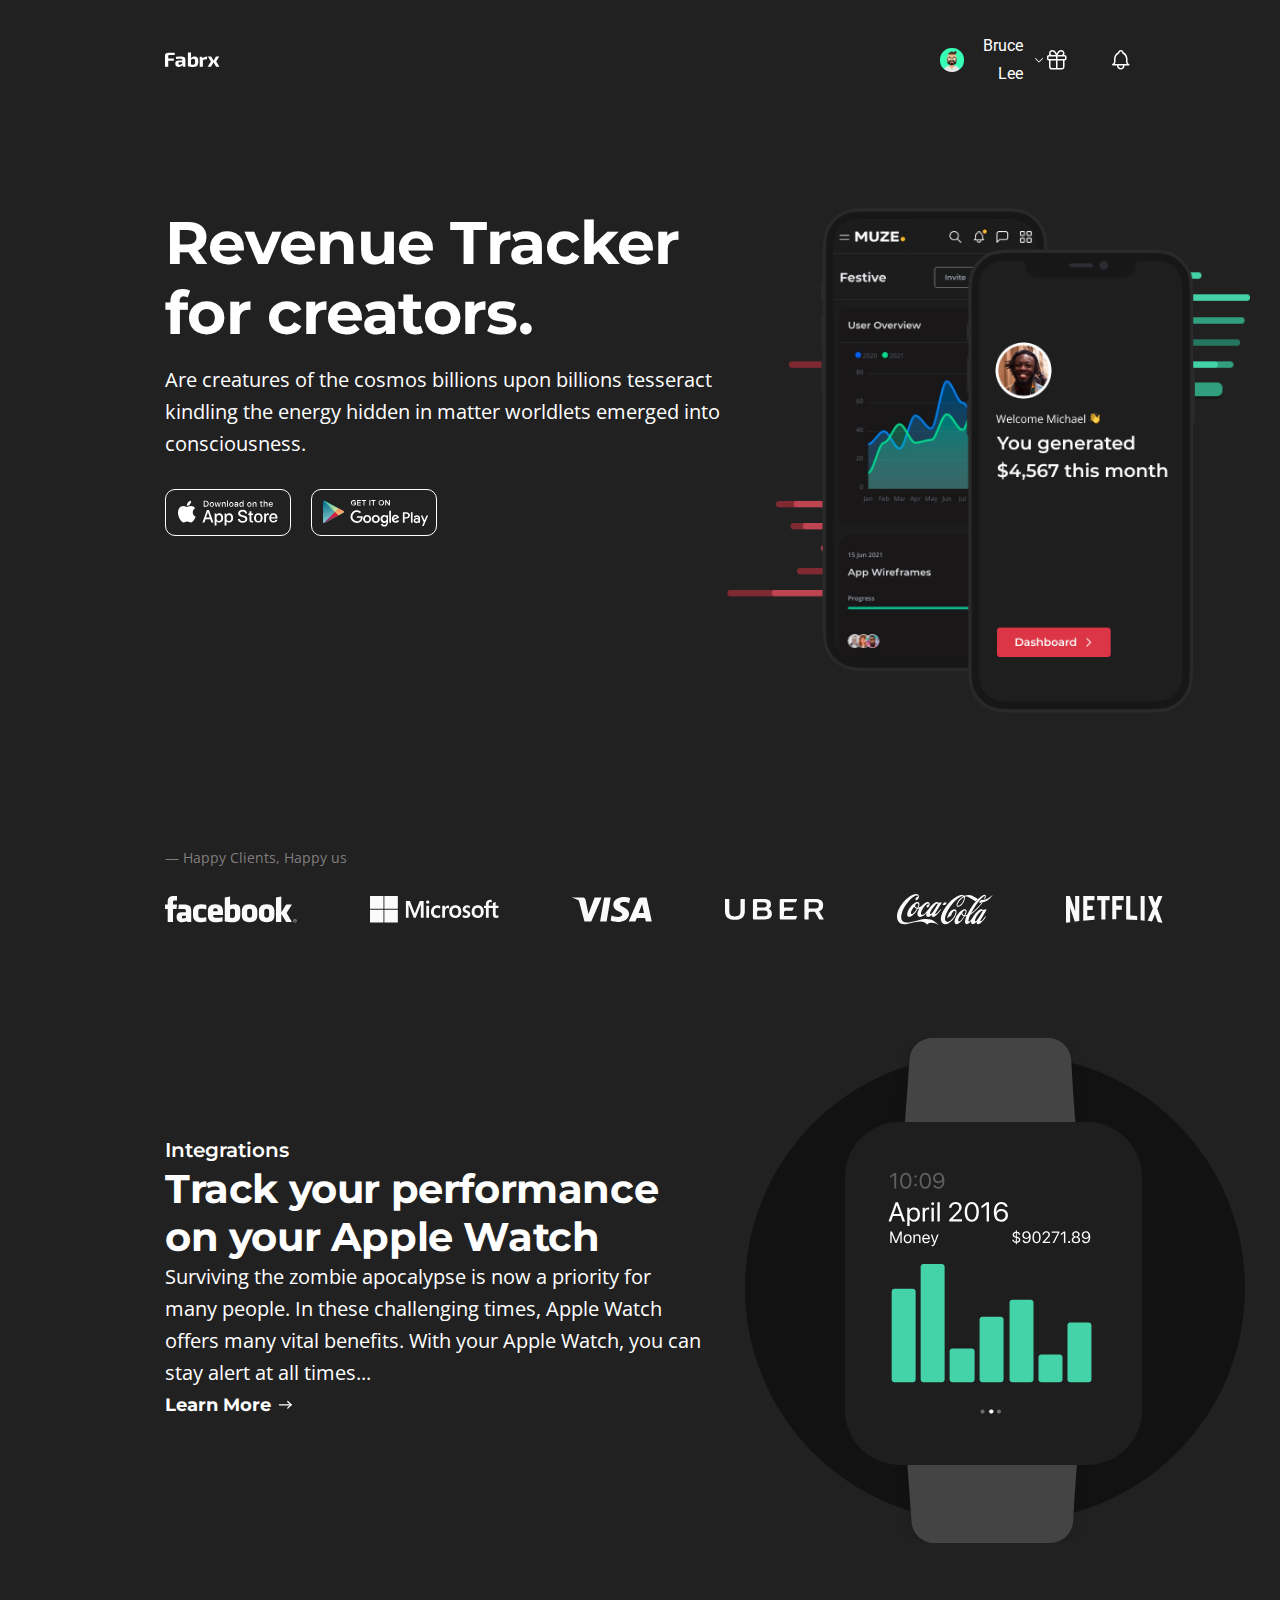
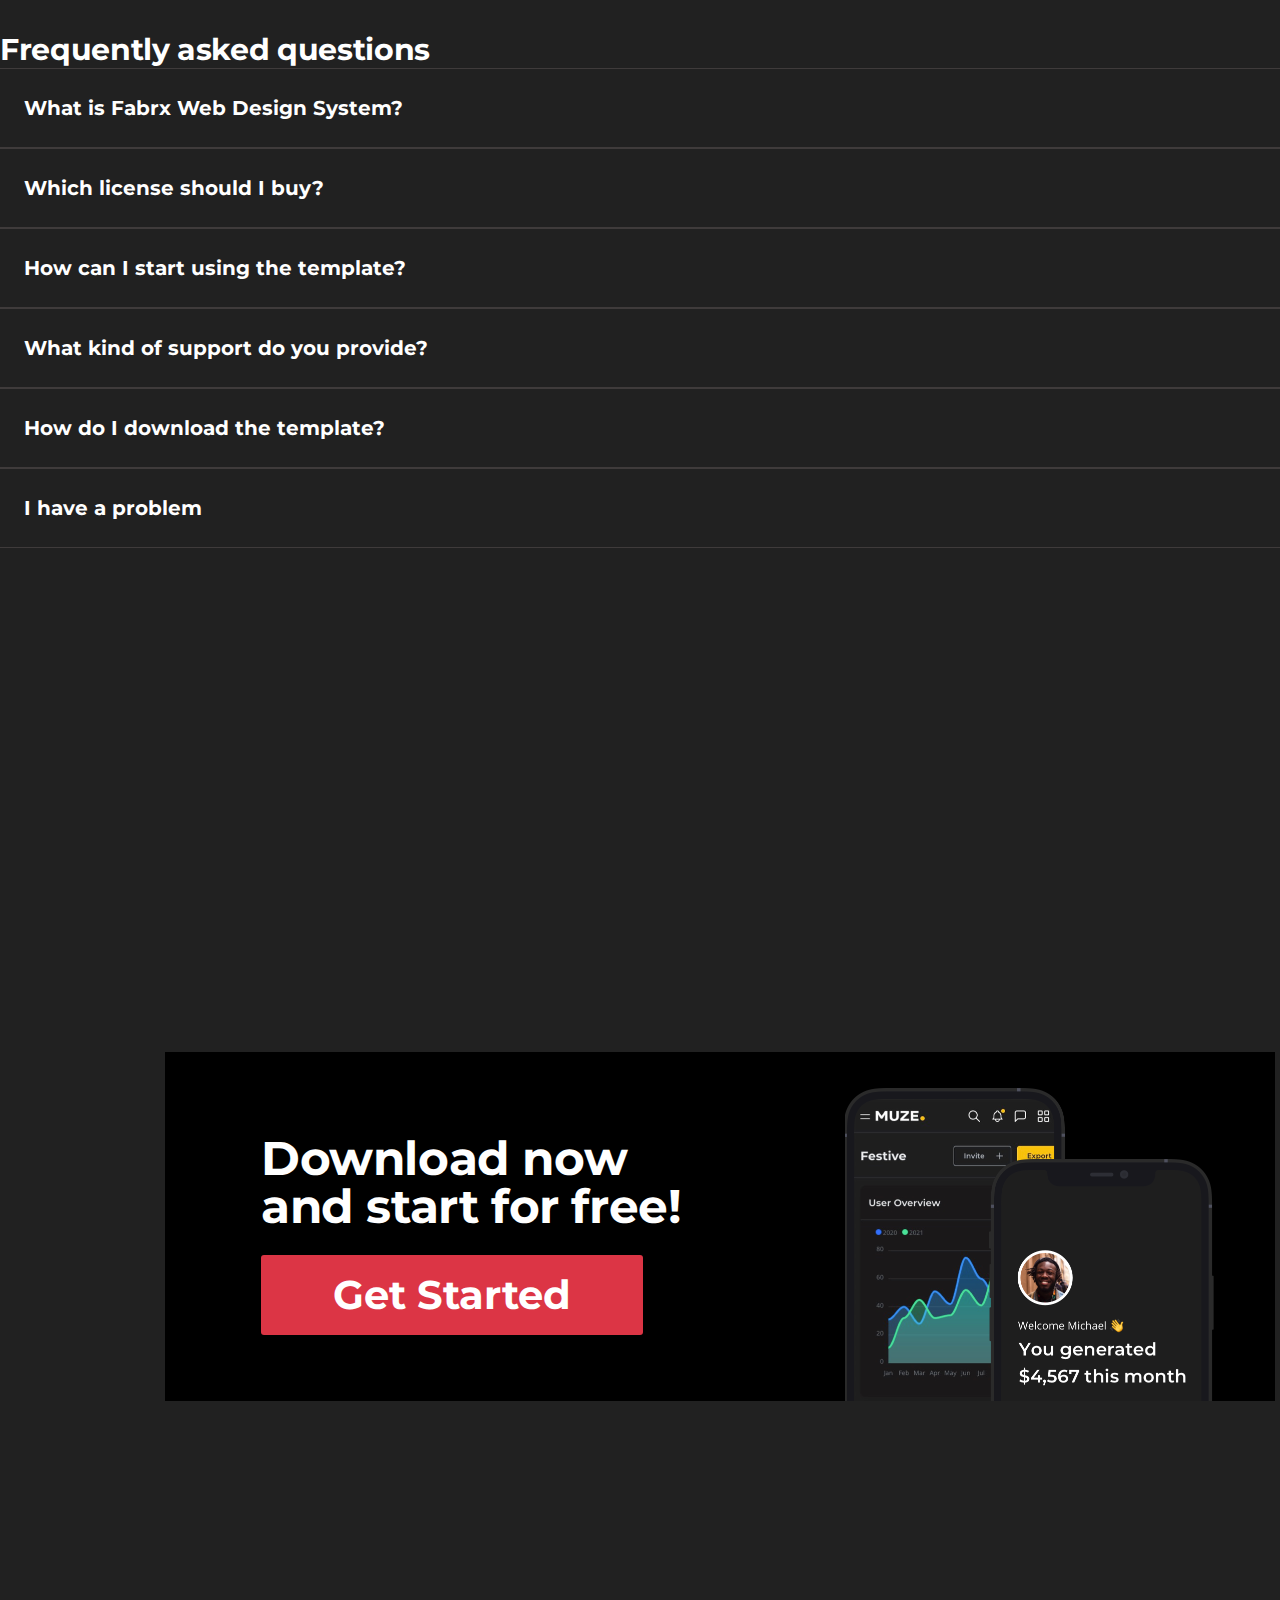
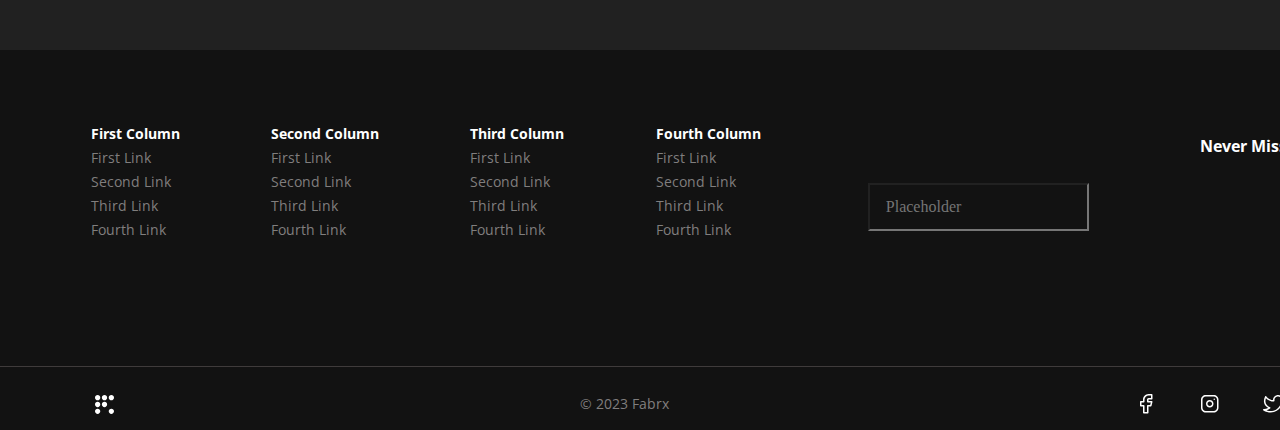
==== commit d5749322: "rectangle içinde ki görseller düzenlendi" ====
--- a/index.html
+++ b/index.html
@@ -37,17 +37,7 @@
                     </div>
                 </div>
                 <div class="frame">
-                    <div class="rec-phone-outside-bot">
-                        <div class="rec-phone"> 
-                            <img src="assets/img/Screen Shot 2021-03-24 at 11.19.02 AM.png" alt="">
-                         </div>
-                    </div>
-                    <div class="rec-phone-outside-top">
-                        <div class="rec-phone"> 
-                            <img src="assets/img/Screen Shot 2021-03-24 at 11.19.02 AM.png" alt="">
-                         </div>
-                    </div>
-                    
+                    <img src="assets/img/content.png" alt="phone">
                 </div>
             </div>
             
--- a/assets/css/fabrx.css
+++ b/assets/css/fabrx.css
@@ -61,7 +61,7 @@
 
 }
 .rec-content-text{
-    width: 540px;
+    width: 50%;
 }
 .rec-content-text h2{
     color: #FFF;
@@ -87,7 +87,7 @@
     gap: 20px;
 }
 .frame{
-    width: 249.018px;
+    width: 50%;
     height: 504.553px;
     flex-shrink: 0; 
 }
@@ -413,7 +413,7 @@
     width: auto;
     margin: 0 auto;
     border-top: 1px solid #3F3B3B;
-    height: 72px;
+    height: 63px;
 }
 .bottom-content {
     width: 1440px;
@@ -422,10 +422,12 @@
     
 }
 .content-bot{
-    margin: 25px 165px;
-    display: flex;
-    align-items: end;
+    width: 1350px;
+    margin: 25px 0 25px 0;
+    display: flex;
+    align-items: center;
     justify-content: space-between;
+    padding-left: 95px;
 }
 .bot-text h4{
     font-family: 'Open Sans', sans-serif;
@@ -440,3 +442,4 @@
     align-items: center;
     gap: 40px; 
 }
+
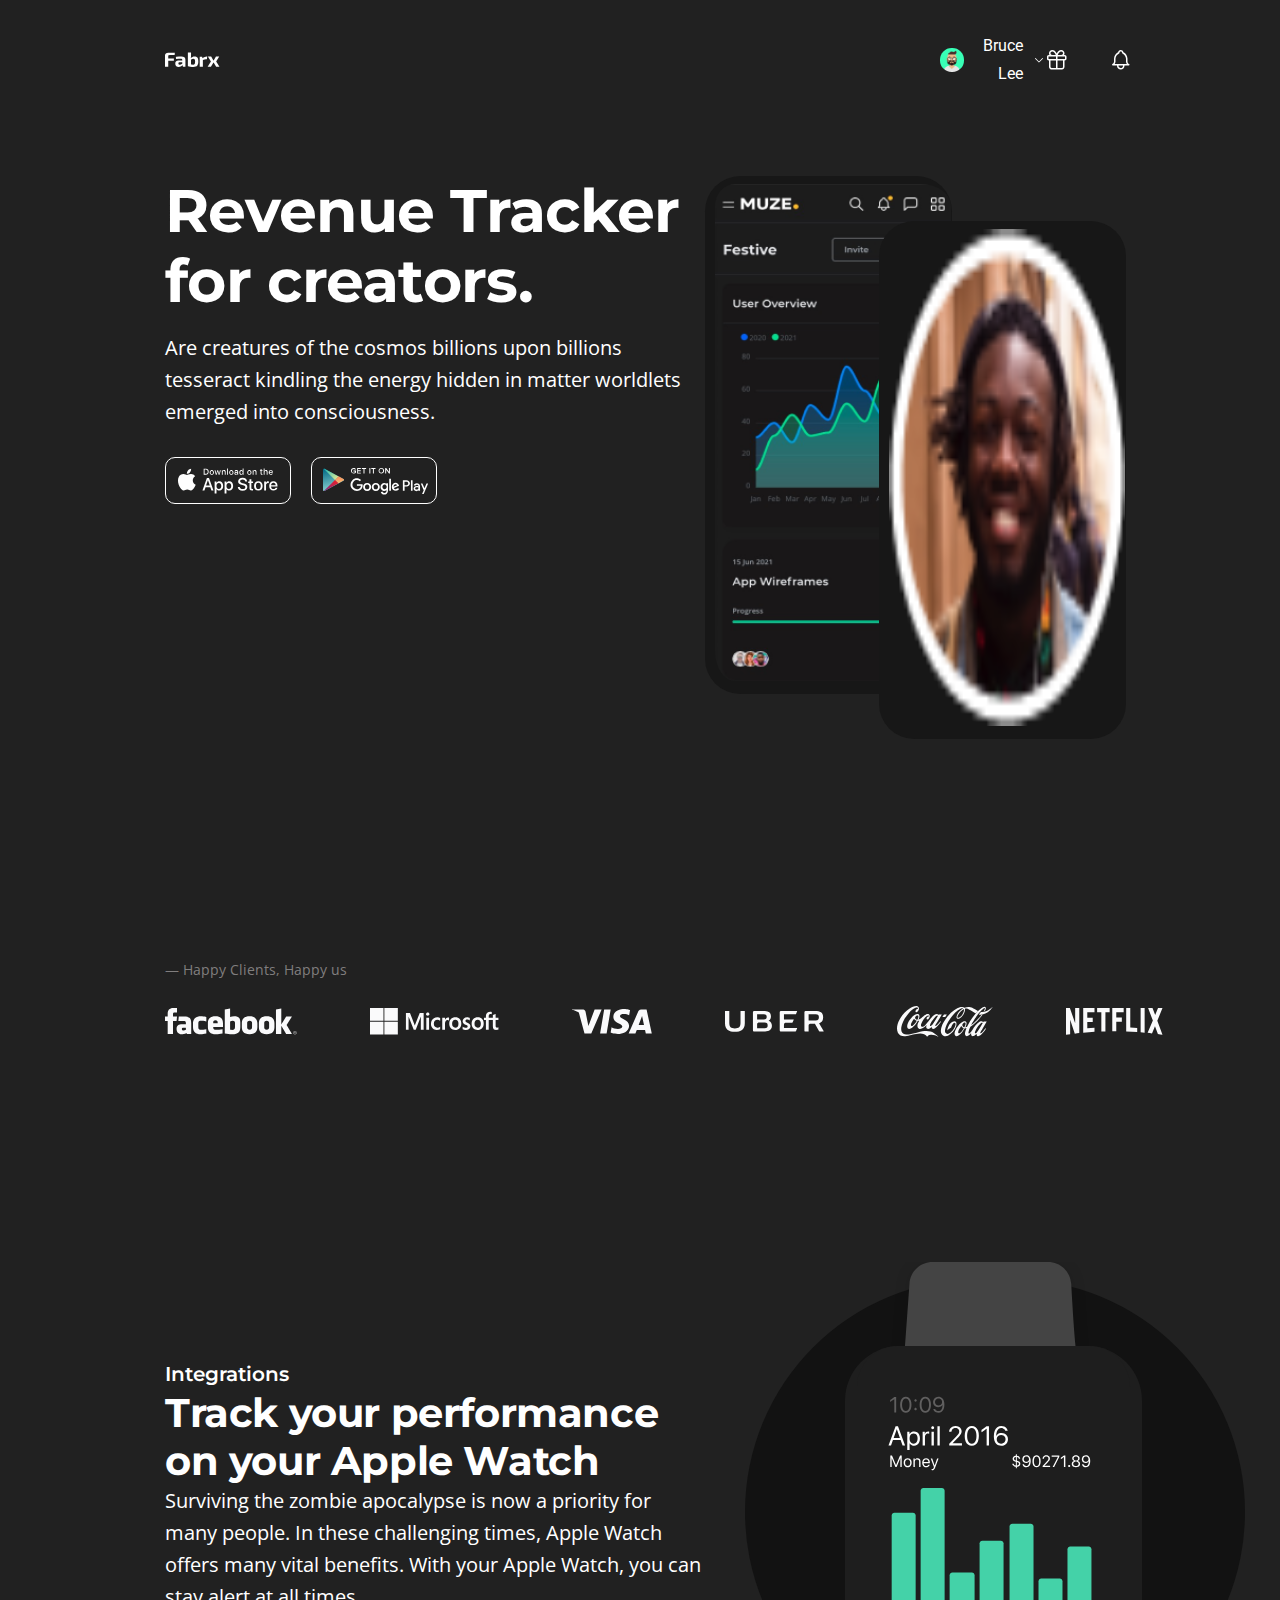
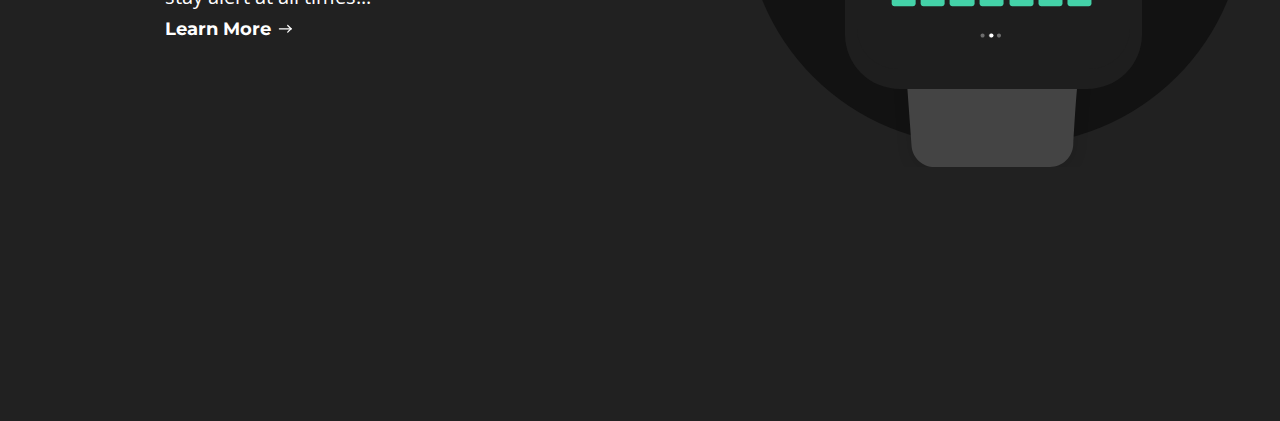
==== commit 52a63ef7: "güncellendi" ====
--- a/index.html
+++ b/index.html
@@ -37,7 +37,18 @@
                     </div>
                 </div>
                 <div class="frame">
-                    <img src="assets/img/content.png" alt="phone">
+                    <div class="rec-phone-outside-bot">
+                        <div class="rec-phone"> 
+                            <img src="assets/img/Screen Shot 2021-03-24 at 11.19.02 AM.png" alt="">
+                         </div>
+                    </div>
+                    <div class="rec-phone-outside-top">
+                        <div class="rec-phone"> 
+                           <img src="assets/img/phoneavatar.png" alt=""> 
+                           
+                         </div>
+                    </div>
+                    
                 </div>
             </div>
             
@@ -73,135 +84,6 @@
                 </div>
             </div>
         </div>
-        <div class="faq">
-            <div class="faq-content">
-                <h4>Frequently asked questions</h4>
-                <!--faq-->
-                <details>
-                    <summary>What is Fabrx Web Design System?</summary>
-                    <div class="faq-inside">
-                        Lorem, ipsum dolor sit amet consectetur adipisicing elit. Sed tenetur vitae est.
-                        Lorem ipsum dolor, sit amet consectetur adipisicing elit. Voluptas nam dicta maxime, ut libero maiores?
-                </details>
-                <!--faq end-->
-                <!--faq-->
-                <details>
-                    <summary>Which license should I buy?</summary>
-                    <div class="faq-inside">
-                        Lorem ipsum dolor sit amet, consectetur adipisicing elit. Perferendis excepturi omnis ad doloremque iste, officia dolorum a mollitia minima maiores non reiciendis saepe aspernatur? Incidunt, in ut eligendi ducimus animi culpa. Quibusdam aspernatur mollitia qui, nihil magni minus molestias eos!
-                </details>
-                <!--faq end-->
-                <!--faq-->
-                <details>
-                    <summary>How can I start using the template?</summary>
-                    <div class="faq-inside">
-                        Lorem Ipsum is simply dummy text of the printing and typesetting industry. Lorem Ipsum has been the industry's standard dummy text ever since the 1500s, when an unknown printer took a galley of type and scrambled it to make a type specimen book. It has survived not only five centuries, but also the leap into electronic typesetting, remaining essentially unchanged. It was popularised in the 1960s with the release of Letraset sheets containing Lorem Ipsum passages, and more recently with desktop publishing software like Aldus PageMaker including versions of Lorem Ipsum.
-                </details>
-                <!--faq end-->
-                <!--faq-->
-                <details>
-                    <summary>What kind of support do you provide?</summary>
-                    <div class="faq-inside">
-                        Lorem ipsum dolor sit amet consectetur adipisicing elit. Accusamus tempore cumque accusantium harum, atque sapiente pariatur debitis temporibus facere. A eligendi reprehenderit facilis enim ex. Libero quae accusantium placeat voluptas et ipsam adipisci delectus voluptatem?
-                </details>
-                <!--faq end-->
-                <!--faq-->
-                <details>
-                    <summary>How do I download the template?</summary>
-                    <div class="faq-inside">
-                        Lorem ipsum dolor sit amet consectetur adipisicing elit. Vitae ab porro in perferendis minus voluptatem nulla ducimus accusamus voluptate quis repudiandae nihil adipisci, enim aperiam obcaecati cupiditate animi ratione veniam vel esse.
-                </details>
-                <!--faq end-->
-                <!--faq-->
-                <details>
-                    <summary>I have a problem</summary>
-                    <div class="faq-inside">
-                        Lorem ipsum dolor sit amet consectetur, adipisicing elit. Ullam dolores mollitia, doloribus laborum eveniet porro, culpa debitis nobis laudantium ducimus id praesentium rem voluptatem assumenda quibusdam illo, sequi unde labore a reiciendis possimus expedita aperiam recusandae! Repellat, eaque! Modi inventore, consequuntur cum recusandae doloribus labore error omnis amet quam debitis?
-                </details>
-                <!--faq end-->
-
-            </div>
-        </div>
-        <div class="call-action">
-            <div class="call-action-content">
-                <div class="call-action-content-text">
-                    <h3>Download now and start for free!</h3>
-                    <button>Get Started</button>
-                </div>
-                <div class="call-action-content-img">
-                    <img src="assets/img/call-to-action.png" alt="action">
-                </div>
-            </div>
-        </div>
-    </div>
-    </div>
-    <div class="deep-footer">
-        <div class="footer-content">
-            <div class="footer-top">
-                <div class="top-column">
-                    <h4>First Column</h4>
-                    <ul>
-                        <li><a href="#">First Link</a></li>
-                        <li><a href="#">Second Link</a></li>
-                        <li><a href="#">Third Link</a></li>
-                        <li><a href="#">Fourth Link</a></li>
-                    </ul>
-                </div>
-                <div class="top-column">
-                    <h4>Second Column</h4>
-                    <ul>
-                        <li><a href="#">First Link</a></li>
-                        <li><a href="#">Second Link</a></li>
-                        <li><a href="#">Third Link</a></li>
-                        <li><a href="#">Fourth Link</a></li>
-                    </ul>
-                </div>
-                <div class="top-column">
-                    <h4>Third Column</h4>
-                    <ul>
-                        <li><a href="#">First Link</a></li>
-                        <li><a href="#">Second Link</a></li>
-                        <li><a href="#">Third Link</a></li>
-                        <li><a href="#">Fourth Link</a></li>
-                    </ul>
-                </div>
-                <div class="top-column">
-                    <h4>Fourth Column</h4>
-                    <ul>
-                        <li><a href="#">First Link</a></li>
-                        <li><a href="#">Second Link</a></li>
-                        <li><a href="#">Third Link</a></li>
-                        <li><a href="#">Fourth Link</a></li>
-                    </ul>
-                </div>
-                <div class="top-end">
-                    <h4>Never Miss Update</h4>
-                    <div class="top-end-place">
-                        <input type="text" class="search-input" placeholder="Placeholder">
-                        <div class="place-icon">
-                            <img src="assets/icon/down-arrow.svg" alt="down-search">
-                        </div>
-                    </div>
-                </div>
-            </div>
-    </div>
-    <div class="footer-bottom">
-        <div class="bottom-content">
-            <div class="content-bot">
-                <div class="bot-icon">
-                    <img src="assets/icon/logo-2.svg" alt="brand-logo">
-                </div>
-                <div class="bot-text">
-                   <h4>© 2023 Fabrx</h4>  
-                </div>
-                <div class="bot-social">
-                    <a href="https://www.facebook.com"><img src="assets/icon/facebook.svg" alt="facebook"></a>
-                    <a href="https://www.instagram.com"><img src="assets/icon/instagram.svg" alt="instagram"></a>
-                    <a href="https://www.facebook.com"><img src="assets/icon/twitter.svg" alt="twitter"></a>
-                    <a href="https://www.behance.net/"><img src="assets/icon/behance.svg" alt="behance"></a>
-                </div>
-            </div>
-        </div>
     </div>
 </body>
 </html>--- a/assets/css/fabrx.css
+++ b/assets/css/fabrx.css
@@ -1,19 +1,12 @@
-*{
-    margin: 0;
-    padding: 0;
-    box-sizing: border-box;
-}
-.main-container{
+body{
     background-color: #212121;
 }
 /*Header Başlangıç*/
-.header{   
-    background-color: #212121; 
-    padding: 32px 165px;
+.header{    
+    margin: 32px 165px;
     display: flex;
     justify-content: space-between;
     align-items: center;
-    
 }
 .header img{
     display: block;
@@ -49,8 +42,8 @@
 /*rectangle content*/
 .rectangle {
     width: 1440px;
-    margin: 0 auto;
-    background-color: #212121;
+    height: 726px;
+    flex-shrink: 0;
 }
 .rec-content{
     width: 1110px;
@@ -61,7 +54,7 @@
 
 }
 .rec-content-text{
-    width: 50%;
+    width: 540px;
 }
 .rec-content-text h2{
     color: #FFF;
@@ -86,16 +79,23 @@
     display: flex;
     gap: 20px;
 }
-.frame{
-    width: 50%;
+#frame{
+    width: 249.018px;
     height: 504.553px;
     flex-shrink: 0; 
 }
 .rec-phone-outside{
-    width: 259px;
+    width: 300px;
     height: 530px; 
     border-radius: 39.445px;
     background: #363941; 
+}
+.rec-phone-outside-top
+{
+    position: relative;
+    top:45px;
+    left:-73px;
+    z-index: 1;
 }
 .rec-phone{
     width: 247px;
@@ -116,7 +116,8 @@
 /*Clients Başlangıç*/
 .clients{
     width: 1440px;
-    margin: 0 auto;
+    height: 191px;
+    flex-shrink: 0; 
 }
 .clients-logo{
     margin-top: 24px;
@@ -143,8 +144,8 @@
 
 /*section-2 başlangıç*/
 .section-2{
+    height: 752px;
     width: 1440px;
-    margin: 0 auto;
     
 }
 .section-2-content{
@@ -246,200 +247,3 @@
     height: 242.753px;
     margin: 40px 34.55px 40.55px 21.85px; 
 }
-
-/*FAQ Başlangıç*/
-.faq{
-    width: 1440px;
-    height: 993px;
-    margin: 0 auto;
-}
-.faq-content h4{
-    font-family: 'Montserrat', sans-serif;
-    color: #FFF;
-    font-size: 30px;
-    font-weight: 700;
-    line-height: 37px; /* 123.333% */
-    letter-spacing: -0.35px; 
-}
-.faq-content details{
-    border-top: 1px solid #3F3B3B;
-    border-bottom: 1px solid #3F3B3B;
-}
-.faq-content summary{
-    color: #FFF;
-    padding: 24px;
-    font-family: 'Montserrat', sans-serif;
-    font-size: 20px;
-    font-weight: 700;
-    line-height: 30px; /* 150% */ 
-    list-style: none;
-    background-image: url(/assets/icon/plus.svg);
-    background-repeat: no-repeat;
-    background-position: right center;
-    cursor: pointer;
-}
-.faq-content details[open] summary{
-    background-image: url(../icon/Minus.svg);
-}
-
-
-.faq-inside{
-    color: #FFF;
-    font-family: 'Open Sans', sans-serif;
-    padding-bottom: 24px;
-    padding-right: 360px;
-    font-size: 16px;
-    font-weight: 400;
-    line-height: 28px; /* 175% */ 
-}
-/*FAQ Son*/
-/*call-action başlangıç*/
-.call-action{
-    width: 1440px;
-    height: 626px; 
-    margin: 0 auto;
-    
-}
-.call-action-content{
-    background-color: black;
-    width: 1110px;
-    height: 349px;
-    margin: 0 auto; 
-    display: flex inline;
-    gap: 158px;
-    margin: 28px 165px 120px 165px;
-}
-.call-action-content-text{
-    color: #FFF;
-    font-family: 'Montserrat', sans-serif;
-    font-size: 40px;
-    font-weight: 700;
-    line-height: 48px; /* 120% */
-    letter-spacing: -0.4px; 
-    display: flex;
-    flex-direction: column;
-    align-items: flex-start;
-    gap: 24px;
-    align-self: stretch;
-    height: 184px;
-    width: 426px;
-    margin: 83px 0 82px 96px;
-}
-.call-action-content-text button{
-    color: #fff;
-    background-color: rgb(220, 53, 69);
-    display: flex;
-    padding: 16px 72px;
-    align-items: center;
-    gap: 16px; 
-    border-radius: 3px; 
-    border: 0;
-}
-.call-action-content img{
-    width: 368.5px;
-    height: 313px;
-    flex-shrink: 0;
-    margin: 36px 61px 0 0;
-}
-/*call-action SON*/
-/*footer başlangıç*/
-.deep-footer{
-    background-color: #121212;
-    width: auto;
-    height: 380px;
-    margin: 0 auto;
-    
-}
-.footer-content{
-    width: 1440px;
-    margin: 0 auto;
-    margin-bottom: 124px;
-    gap: 24px;
-}
-.footer-top{
-    display: flex;
-    align-items: center;
-    justify-content: space-evenly;
-    padding-top: 72px;
-}
-.top-column{
-    color: #fff;
-    font-family: 'Open Sans', sans-serif;
-    font-size: 14px;
-    line-height: 24px;
-}
-.top-column ul{
-    list-style: none;
-}
-.top-column ul a{
-    text-decoration: none;
-    color: #807E7E;
-}
-.top-end h4{
-    text-align: right;
-    color: #fff;
-    font-family: 'Open Sans', sans-serif;
-    font-size: 16px;
-    margin-bottom: 24px;
-}
-.top-end-place{
-    display: flex;
-    height: 48px;
-    padding: 1px 1px 1.087px 16px;
-    justify-content: flex-end;
-    align-items: center;
-    gap: 196px;
-    align-self: stretch; 
-}
-.search-input{
-    background-color: #121212;
-    display: flex;
-    height: 48px;
-    padding: 1px 1px 1.087px 16px;
-    justify-content: flex-end;
-    align-items: center;
-    gap: 196px;
-    align-self: stretch; 
-}
-.place-icon img{
-    background-color: #0D6EFD;
-    width: 63px;
-    height: 45.913px; 
-    margin: 12,5px 21px;
-}
-/*footer top bitiş*/
-/* footer alt kısım başlangıç */
-.footer-bottom{
-    width: auto;
-    margin: 0 auto;
-    border-top: 1px solid #3F3B3B;
-    height: 63px;
-}
-.bottom-content {
-    width: 1440px;
-    height: 24px; 
-    margin: 0 auto;
-    
-}
-.content-bot{
-    width: 1350px;
-    margin: 25px 0 25px 0;
-    display: flex;
-    align-items: center;
-    justify-content: space-between;
-    padding-left: 95px;
-}
-.bot-text h4{
-    font-family: 'Open Sans', sans-serif;
-    color: #807E7E;
-    font-size: 14px;
-    font-weight: 400;
-    line-height: 24px; /* 171.429% */ 
-}
-.bot-social{
-    display: inline-flex;
-    justify-content: flex-end;
-    align-items: center;
-    gap: 40px; 
-}
-
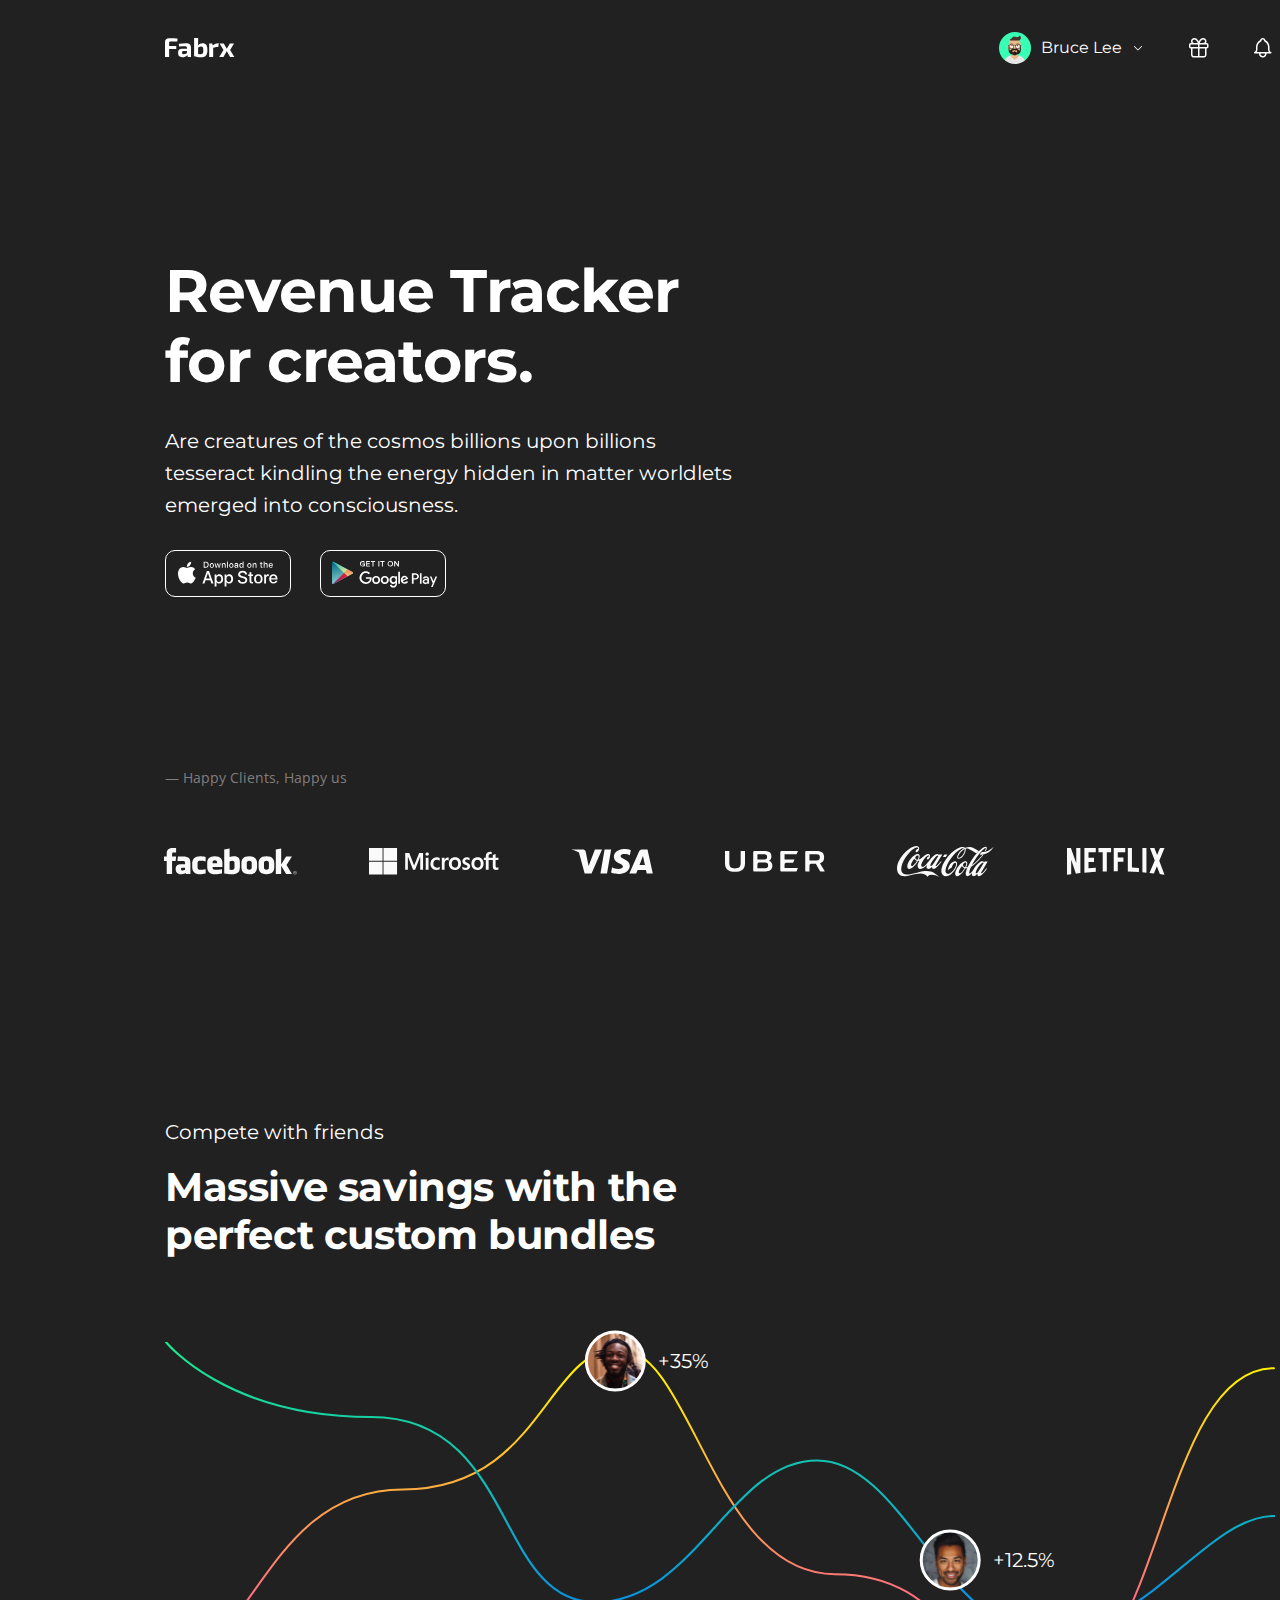
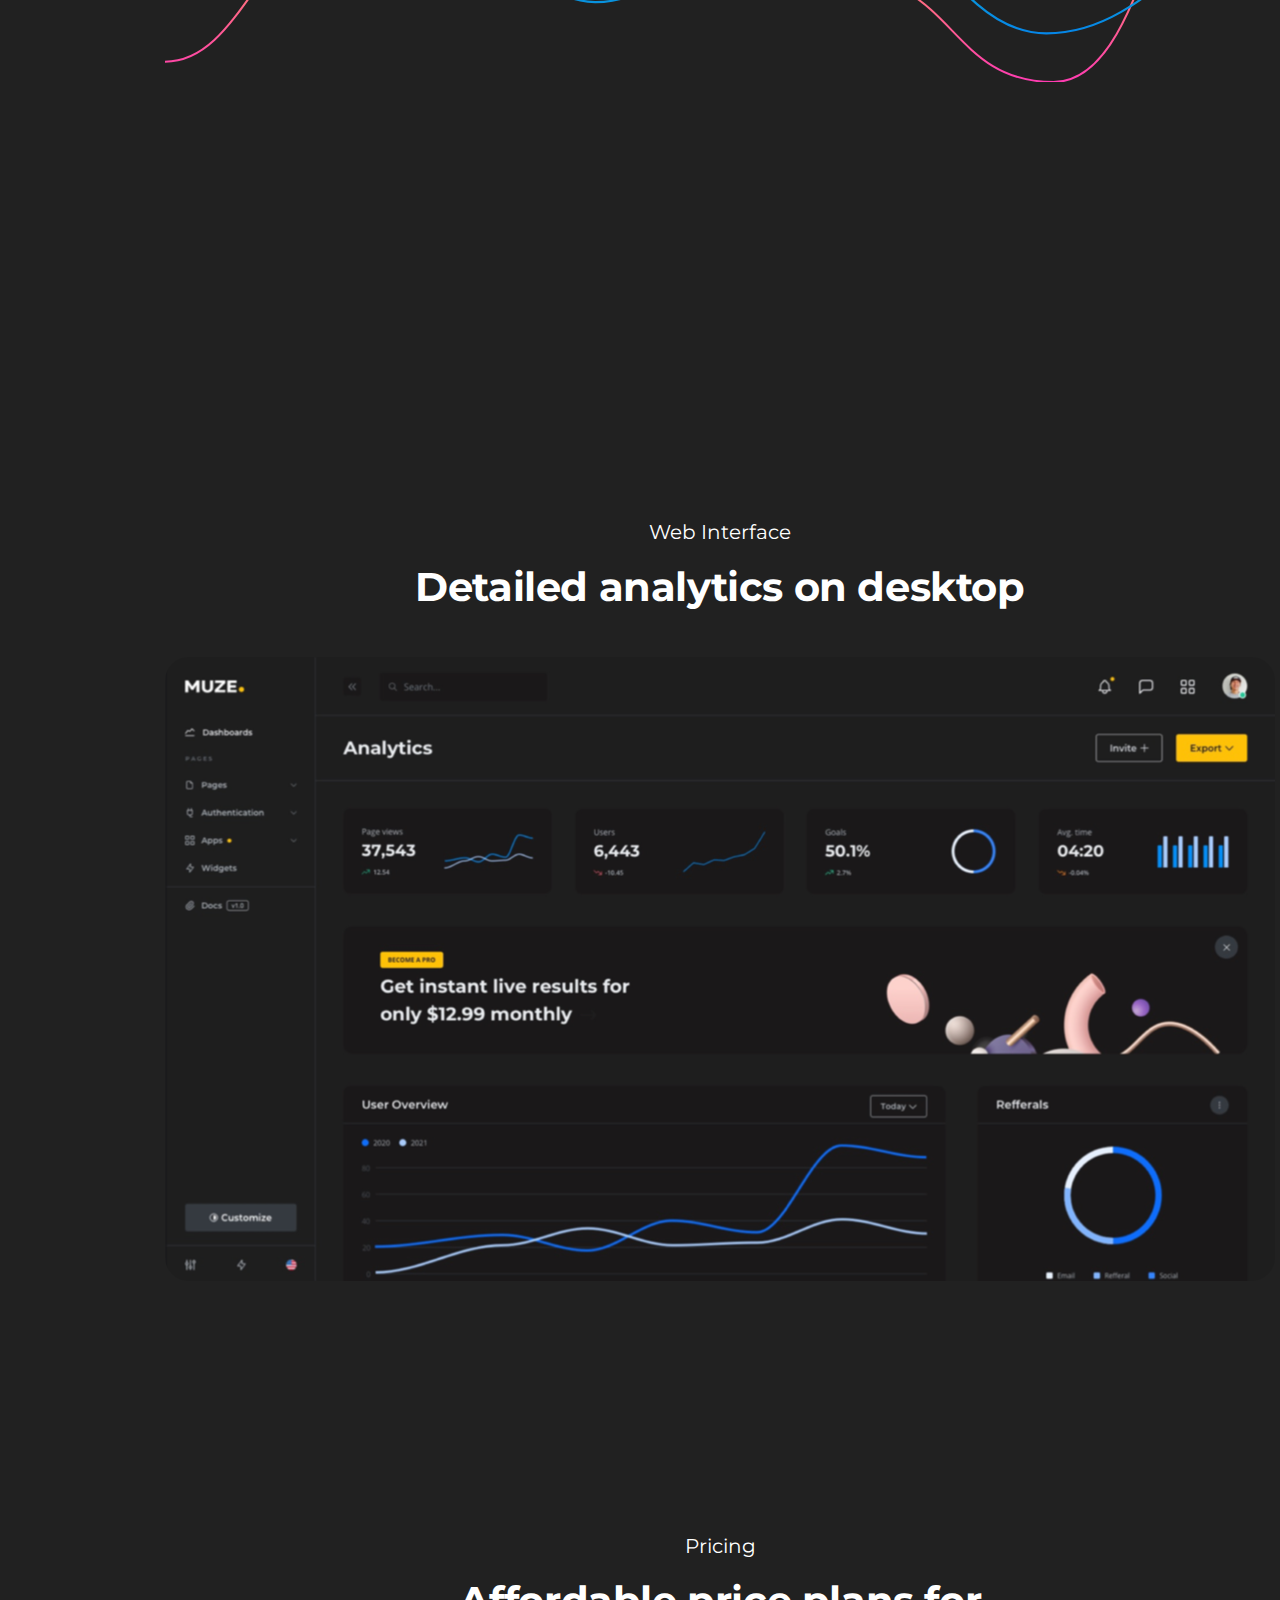
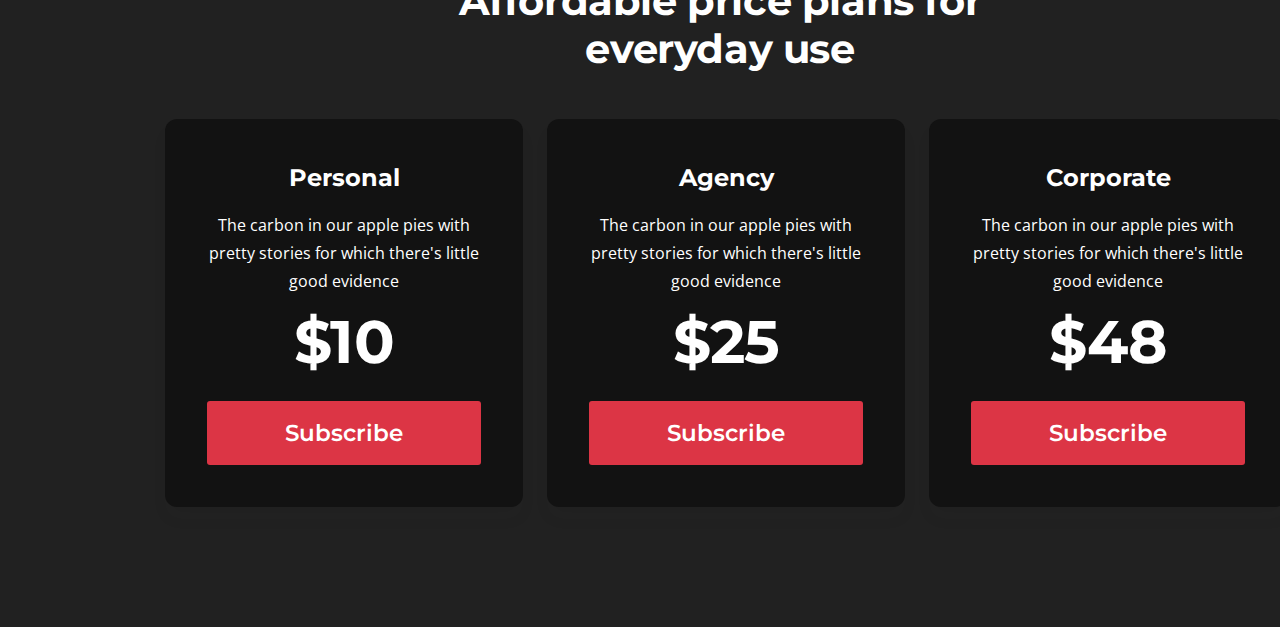
==== commit 861d6828: "güncellendi" ====
--- a/index.html
+++ b/index.html
@@ -1,89 +1,147 @@
 <!DOCTYPE html>
-<html lang="en">
+<html lang="tr">
 <head>
     <meta charset="UTF-8">
     <meta name="viewport" content="width=device-width, initial-scale=1.0">
+    <title>SAAS</title>
+    <link href="https://fonts.googleapis.com/css2?family=Gabarito&family=Montserrat:ital,wght@0,100;0,200;0,300;0,400;0,500;0,600;0,700;0,800;1,100;1,200;1,300;1,400;1,500;1,600;1,700&family=Open+Sans&family=Raleway:wght@100&family=Roboto:wght@100;300;400;500;700&family=Rubik:wght@300;700&display=swap" rel="stylesheet">
     <link rel="stylesheet" href="assets/css/reset.css">
     <link rel="stylesheet" href="assets/css/fabrx.css">
-    <link href="https://fonts.googleapis.com/css2?family=Gabarito&family=Montserrat:ital,wght@0,100;0,200;0,300;0,400;0,500;0,600;0,700;0,800;1,100;1,200;1,300;1,400;1,500;1,600;1,700&family=Open+Sans&family=Raleway:wght@100&family=Roboto:wght@100;300;400;500;700&family=Rubik:wght@300;700&display=swap" rel="stylesheet"> 
-    <title>Fabrx Web Design 3.0</title>
 </head>
 <body>
-    <div class="main-container">
-        <div class="header">
-            <a href="saas.html"><img src="assets/icon/Logo.svg" alt="Fabrx"></a>
+    <div class="container">
+
+         <div class="header">
+                <a href="index.html"><img src="assets/img/Logo.svg" alt="Fabrx"></a>
+                
+                <div class="user">
+                    <a href="#"><img src="assets/img/avatar.png" alt="Bruce Lee"></a>
+                    <a href="#">Bruce Lee</a>
+                    <img src="assets/img/arrow-icon.svg" alt="arrow">
+
+                    
+                </div>
+                <div class="icons">
+                    <img src="assets/img/Icon1.svg" alt="gift" >
+                    <img src="assets/img/Icon2.svg" alt="notification">
+                </div>
+
+            </div>
             
-            <div class="user">
-                <a href="#"><img src="assets/img/Image.png" alt="Bruce Lee"></a>
-                <a href="#">Bruce Lee</a>
-                <img src="assets/icon/arrow.svg" alt="arrow"> 
+            <div class="hero">
+                <div class="content">
+                    <h2>Revenue Tracker <br> for creators.</h2>
+                    <p>Are creatures of the cosmos billions upon billions <br> tesseract kindling 
+                        the energy hidden in matter worldlets <br> emerged into consciousness.</p>
+                        <div class="uygulama">
+                            <img src="assets/img/App-Store.svg" >
+                        <img src="assets/img/google-play-badge.svg">
+                        </div>
+                        
+                <div class="Illustration">
+
+                </div>
+                </div>
+                <div class="clientlogos">
+                    <p class="logosp">— Happy Clients, Happy us</p>
+                        <div class="logos">
+                
+                <img src="assets/img/Logo-1.svg" alt="" >
+                
+                <img src="assets/img/Logo-3.svg" alt="" >
+                <img src="assets/img/Logo-4.svg" alt="" >
+                <img src="assets/img/Logo-5.svg" alt="" >
+                <img src="assets/img/Logo-6.svg" alt="" >
+                <img src="assets/img/Logo-2.svg" alt="">
+                        </div>
+                </div>
+                
             </div>
-            <div class="icons">
-                <img src="assets/icon/pack.svg" alt="gift" >
-                <img src="assets/icon/bell.svg" alt="notification">
-            </div>
-
-        </div>
-        <div class="rectangle">
-            <div class="rec-content">
-                <div class="rec-content-text">
-                    <h2>Revenue Tracker for creators.</h2>
-                    <div class="text-paragraph">
-                        <p>Are creatures of the cosmos billions upon billions tesseract kindling the energy hidden in matter worldlets emerged into consciousness.</p>
-                    </div>
-                    <div class="rec-content-text-icon">
-                        <a href="https://www.apple.com/tr/app-store/" target="_blank"><img src="assets/icon/App Store.svg" alt="apple"></a>
-                        <a href="https://play.google.com/store/games?device=windows&gl=TR&utm_source=emea_Med&utm_medium=hasem&utm_content=Nov2020&utm_campaign=Evergreen&pcampaignid=MKT-EDR-emea-tr-1001280-Med-hasem-py-Evergreen-Nov2020-Text_Search_BKWS%7CONSEM_kwid_43700030650674793&gclid=CjwKCAjwvfmoBhAwEiwAG2tqzN-YD12ja0MWHfmMD__zLaacRW_QyJmgrJya6Pmjp8GOF-ZkcrPEEhoCkegQAvD_BwE&gclsrc=aw.ds&pli=1" target="_blank"><img src="assets/icon/google-play-badge.svg" alt="google-play-badge"></a>
+            <div class="section1">
+                <div class="sectionContent">
+                    <div class="sectionHeader">
+                        <p>Compete with friends</p>
+                        <h3>Massive savings with the <br> perfect custom bundles</h3>
+                        <div class="sectionIllustration">
+                            <div class="graph">
+                                <svg class="yesil" xmlns="http://www.w3.org/2000/svg" width="1110" height="335" viewBox="0 0 1110 335" fill="none">
+                                    <path d="M0.00292969 314.717C87.5974 314.717 99.8607 142.384 237.9 142.384C375.939 142.384 380.997 1.82556 453.861 1.82556C526.724 1.82556 548.315 227.177 669.821 227.177C791.327 227.177 781.546 335 888.681 335C995.816 335 995.221 21.2157 1108.99 21.2157" stroke="url(#paint0_linear_878_101838)" stroke-width="2.00978" stroke-linecap="round" stroke-linejoin="round"/>
+                                    <defs>
+                                      <linearGradient id="paint0_linear_878_101838" x1="36.8266" y1="28.8382" x2="36.8266" y2="335" gradientUnits="userSpaceOnUse">
+                                        <stop stop-color="#FFEE00"/>
+                                        <stop offset="1" stop-color="#FF3CB1"/>
+                                      </linearGradient>
+                                    </defs>
+                                  </svg>
+                                  <svg class="sari" xmlns="http://www.w3.org/2000/svg" width="1110" height="293" viewBox="0 0 1110 293" fill="none">
+                                    <path d="M1110 173.96C1039.91 173.96 983.68 291.403 881.395 291.403C779.109 291.403 739.083 118.484 652.12 118.484C565.158 118.484 530.518 260.108 430.209 260.108C329.9 260.108 351.178 74.9725 206.121 74.9725C61.0636 74.9725 1.00867 0 1.00867 0" stroke="url(#paint0_linear_878_101839)" stroke-width="2.15333" stroke-linecap="round" stroke-linejoin="round"/>
+                                    <defs>
+                                    <linearGradient id="paint0_linear_878_101839" x1="-117.703" y1="365.355" x2="-117.703" y2="-2.74977e-06" gradientUnits="userSpaceOnUse">
+                                    <stop stop-color="#006DFF"/>
+                                    <stop offset="1" stop-color="#1CEC8C"/>
+                                    </linearGradient>
+                                    </defs>
+                                    </svg>
+                                    <div class="user1">
+                                        <img src="assets/img/musteri1.svg" alt="musteri1">
+                                        <p>+35%</p>
+                                    </div>
+                                    <div class="user2">
+                                        <img src="assets/img/musteri2.svg" alt="musteri2">
+                                        <p>+12.5%</p>
+                                    </div>
+                                
+                            </div>
+                        </div>
                     </div>
                 </div>
-                <div class="frame">
-                    <div class="rec-phone-outside-bot">
-                        <div class="rec-phone"> 
-                            <img src="assets/img/Screen Shot 2021-03-24 at 11.19.02 AM.png" alt="">
-                         </div>
-                    </div>
-                    <div class="rec-phone-outside-top">
-                        <div class="rec-phone"> 
-                           <img src="assets/img/phoneavatar.png" alt=""> 
-                           
-                         </div>
-                    </div>
+            </div>
+            <div class="section3">
+                <div class="section3Content">
+                    <p>Web Interface</p>
+                    <h3>Detailed analytics on desktop</h3>
+                    <img src="assets/img/section3bg.png" alt="background-img" >
+
+                </div>
+            </div>
+            <div class="pricing">
+                    <p class="title">Pricing</p>
+                    <h3>Affordable price plans for <br> everyday use</h3>
+                <div class="pricingContent">
+                    
+                    <table class="p1">
+                        <td>
+                        <h5>Personal</h5>
+                        <p>The carbon in our apple pies with <br>  pretty stories for which there's little <br>good evidence </p>
+                        <p class="price">$10</p>
+                        <a href="#" class="btn">Subscribe</a>
+                        </td>
+                        
+                    </table>
+
+                    <table class="p2">
+                        <td><h5>Agency</h5>
+                        <p>The carbon in our apple pies with <br>  pretty stories for which there's little <br>good evidence </p>
+                        <p class="price">$25</p>
+                        <a href="#" class="btn">Subscribe</a></td>
+                    </table>
+
+                    <table class="p3">
+                        <td>
+                            <h5>Corporate</h5>
+                        <p>The carbon in our apple pies with <br>  pretty stories for which there's little <br>good evidence </p>
+                        <p class="price">$48</p>
+                        <a href="#" class="btn">Subscribe</a>
+                    </td>
+                        
+
+                    </table>
                     
                 </div>
             </div>
-            
+           
         </div>
-        <div class="clients">
-            <div class="clients-content">
-                <p>— Happy Clients, Happy us</p>
-            <div class="clients-logo">
-                <a href="https://www.facebook.com/" target="_blank"><img src="assets/img/facebook.svg" alt="facebook"></a>
-                <a href="https://www.microsoft.com/tr-tr" target="_blank"><img src="assets/img/microsoft.svg" alt="microsoft"></a>
-                <a href="https://www.visa.com" target="_blank"><img src="assets/img/visa.svg" alt="visa"></a>
-                <a href="https://www.uber.com" target="_blank"><img src="assets/img/uber.svg" alt="uber"></a>
-                <a href="https://www.cocacola.com" target="_blank"><img src="assets/img/cocola.svg" alt="cocacola"></a>
-                <a href="https://www.netflix.com" target="_blank"><img src="assets/img/netflix.svg" alt="netflix"></a>
-            </div>
-            </div>
-            
-        </div>
-        <div class="section-2">
-            <div class="section-2-content">
-                <div class="section-2-content-text">
-                    <h6>Integrations</h6>
-                    <h3>Track your performance on your Apple Watch</h3>
-                    <p>Surviving the zombie apocalypse is now a priority for many people. In these challenging times, Apple Watch offers many vital benefits. With your Apple Watch, you can stay alert at all times...</p>
-                    <div class="section-2-link">Learn More<a href="#"> <img src="assets/icon/right-arrow.svg" alt=""></a></div>
-                </div>
-                <div class="section-2-content-watch">
-                    <div class="strap-up"><img src="assets/img/STRAP UP.svg" alt=""></div>
-                    <div class="watch-base">
-                        <div class="watch-shadow"><img src="assets/img/watch-ss.svg" alt=""></div>
-                    </div>
-                    <div class="strap-down"><img src="assets/img/STRAP DOWN.svg" alt=""></div>
-                </div>
-            </div>
-        </div>
-    </div>
+    
+   
 </body>
 </html>--- a/assets/css/fabrx.css
+++ b/assets/css/fabrx.css
@@ -1,249 +1,361 @@
+*{
+    box-sizing: border-box;
+}
+
+
 body{
-    background-color: #212121;
-}
-/*Header Başlangıç*/
-.header{    
-    margin: 32px 165px;
+background: #212121;
+font-family: 'Montserrat', sans-serif;
+} 
+
+a{
+    text-decoration: none;
+}
+
+
+.container
+{ 
+    width: 1440px;
+    margin: auto;
+    background: rgba(216, 216, 216, 0.00);
+    
+}
+.header
+{    margin: 32px 165px;
     display: flex;
     justify-content: space-between;
     align-items: center;
+
 }
 .header img{
     display: block;
     max-width: 100%;
+
 }
 .user a{
 color: var(--neutral-white, #FFF);
-font-family: 'Roboto', sans-serif;
 text-align: right;
 font-size: 16px;
 font-style: normal;
 font-weight: 400;
 line-height: 28px; /* 175% */
-text-decoration: none;
-}
-
-.user{
+}
+
+
+.user
+{
     display: flex;
     gap:10px;
     align-items: center;
     padding-left:720px;
+    
+    
+
 }
 
 .user img{
     border-radius: 50%;
 }
-.icons{
+
+.icons
+{
     display:inline-flex;
     align-items: center;
     gap:40px;
 }
-/*Header Son*/
-/*rectangle content*/
-.rectangle {
-    width: 1440px;
-    height: 726px;
-    flex-shrink: 0;
-}
-.rec-content{
-    width: 1110px;
-    height: 550px;
-    flex-shrink: 0; 
-    display: flex;
-    margin: 88px 165px;
-
-}
-.rec-content-text{
-    width: 540px;
-}
-.rec-content-text h2{
+
+.content
+{   display: flex;
+    margin: 140px 165px;
+    flex-direction: column;
+    align-items: flex-start;
+    gap: 29px;
+    align-self: stretch;
+    
+
+}
+.content h2
+{  margin-top: 52px;
     color: #FFF;
-    font-family: Montserrat;
     font-size: 60px;
-    font-style: normal;
-    font-weight: 700;
     line-height: 70px; /* 116.667% */
-    letter-spacing: -0.7px; 
-    margin-bottom: 16px;
-}
-.rec-content-text p{
+    letter-spacing: -0.7px;
+    
+}
+.content p{
+   
     color: #FFF;
-    font-family: Open Sans;
     font-size: 20px;
     font-style: normal;
-    font-weight: 400;
-    line-height: 32px; /* 160% */ 
-    margin-bottom: 29px;
-}
-.rec-content-text-icon{
-    display: flex;
-    gap: 20px;
-}
-#frame{
-    width: 249.018px;
-    height: 504.553px;
-    flex-shrink: 0; 
-}
-.rec-phone-outside{
-    width: 300px;
-    height: 530px; 
-    border-radius: 39.445px;
-    background: #363941; 
-}
-.rec-phone-outside-top
+    line-height: 32px; /* 160% */
+    
+        
+}
+.uygulama
+{  
+    display: flex;
+    gap:29px;
+}
+
+.logos
 {
-    position: relative;
-    top:45px;
-    left:-73px;
-    z-index: 1;
-}
-.rec-phone{
-    width: 247px;
-    height: 518px;
-    flex-shrink: 0;
-    border-radius: 35.329px;
-    background: #171717;
-}
-.rec-phone img{
-    padding: 8px 0 0 10px;
-    width: 245.588px;
-    height: 504.553px; 
-    border-radius: 30px;
-}
-.frame{
-    display: flex;
-}
-/*Clients Başlangıç*/
-.clients{
-    width: 1440px;
-    height: 191px;
-    flex-shrink: 0; 
-}
-.clients-logo{
-    margin-top: 24px;
     display: flex;
     width: 998.451px;
     height: 31.004px;
     justify-content: center;
     align-items: center;
     gap: 72.405px;
-    flex-shrink: 0; 
-}
-.clients-content{
-    margin: 56px 165px;
-}
-.clients p {
-    color: #807E7E;
-    font-family: 'Open Sans', sans-serif;
-    font-size: 14px;
-    font-style: normal;
-    font-weight: 400;
-    line-height: 24px;
-}
-/*clients son*/
-
-/*section-2 başlangıç*/
-.section-2{
-    height: 752px;
-    width: 1440px;
-    
-}
-.section-2-content{
+    flex-shrink: 0;
+    margin-left: 165px;
+}
+
+.logosp{
+  display: flex; 
+color: var(--black-500-gray, #807E7E);
+font-family: 'Open Sans', sans-serif;
+font-size: 14px;
+font-style: normal;
+font-weight: 400;
+line-height: 24px;
+padding-bottom: 56px;
+margin-left: 165px;
+
+}
+
+.section1
+{
+    height: 1000px;
+
+}
+.sectionContent
+{  
+   display: flex;
+   width: 1109.995px;
+   flex-direction: column;
+   justify-content: center;
+   align-items: flex-start;
+   gap: 72px;
+   margin-top:120px;
+
+}
+
+.sectionHeader{
+    display: flex;
+    width: 665px;
+    flex-direction: column;
+    justify-content: center;
+    align-items: flex-start;
+    gap: 16px;
     margin: 120px 165px;
-    display: flex;
-    gap: 32px;
-    align-items: center;
-}
-.section-2-content-text{
-    width: 538px;
-}
-.section-2-content-text h6{
+}
+
+.sectionHeader h3{
+    color: var(--neutral-white, #FFF);
+    font-size: 40px;
+    line-height: 48px; /* 120% */
+    letter-spacing: -0.4px;
+}
+
+.sectionHeader p{
     color: #FFF;
-    font-family: 'Montserrat', sans-serif;
     font-size: 20px;
-    font-style: normal;
-    font-weight: 600;
-    line-height: 30px;
-}
-.section-2-content-text h3{
-    color: #FFF;
-    font-family: 'Montserrat', sans-serif;
-    font-size: 40px;
-    font-style: normal;
-    font-weight: 700;
-    line-height: 48px; /* 120% */
-    letter-spacing: -0.4px; 
-}
-.section-2-content-text p{
-    color: #FFF;
-    font-family: 'Open Sans', sans-serif;
-    font-size: 20px;
-    font-style: normal;
-    font-weight: 400;
-    line-height: 32px; /* 160% */   
-}
-.section-2-content-text a{
-    text-decoration: none;
-}
-.section-2-link{
-    color: #FFF;
-    font-family: 'Montserrat', sans-serif;
-    text-decoration: none;
-    font-size: 18px;
-    font-style: normal;
-    font-weight: 700;
-    line-height: 32px;
-    display: flex;
-    align-items: center; 
-    gap: 4px;
-}
-.section-2-content-watch{
-    width: 500px;
-    height: 466.243px;
-    flex-shrink: 0;
-    border-radius: 540px;
-    background-color: #121212;
-    display: inline-block;
-    position: relative;
-    left:10px;
-    top:10px;
-
-}
-.strap-up{
-    position: relative;
-    left: 111px;
-    top: -17px;
-    z-index: 0;
-    
-}
-.strap-down{
-    position: relative;
-    top: -160px;
-    left: 113px;
-    z-index: 0;
-}
-.watch-base{
-    width: 296.64px;
-    height: 343.579px;
-    flex-shrink: 0; 
-    border-radius: 54.72px;
-    background: #1E1E1E; 
-    position:relative;
-    left:100px;
-    top:-93px;
-    z-index: 1;
-   
-}
-.watch-shadow{
-    margin: 10.59px 11.52px 9.62px;
-    width: 273.6px;
-    height: 323.368px; 
-    border-radius: 40.32px;
-    background: #1E1E1E; 
-    padding: 10px;
-}
-.watch-shadow img{
-    width: 203.198px;
-    height: 242.753px;
-    margin: 40px 34.55px 40.55px 21.85px; 
-}
+    line-height: 30px; /* 150% */
+    }
+
+    .sectionIllustration
+    {   margin-top:72px;
+        width: 1109.992px;
+        
+    }
+
+    .yesil
+    {
+        stroke-width: 2.01px;
+        stroke: #FE0;  
+     }
+
+     .sari
+     {
+        stroke-width: 2.153px;
+        stroke: #006DFF;
+        position: relative;
+        top: -340px;
+        
+     }
+
+     .user1{
+        display: flex;
+        width: 123px;
+        justify-content: center;
+        align-items: center;
+        gap: 12px;
+        position: relative;
+        bottom: 645px;
+        left:420px;
+     }
+     .user2
+     {
+        display: flex;
+        width: 123px;
+        justify-content: center;
+        align-items: center;
+        gap: 12px;
+        position: relative;
+        bottom: 508px;
+        left:760px;
+     }
+ 
+    .section3Content{
+        width: 1110px;
+        margin:120px 165px;
+    }
+    .section3Content p{
+
+        color: var(--neutral-white, #FFF);
+        text-align: center;
+        font-family: 'Montserrat', sans-serif;
+        font-size: 20px;
+        line-height: 30px; /* 150% */
+        margin-bottom:16px;
+    }
+
+    .section3Content h3{
+
+
+        color: var(--neutral-white, #FFF);
+        text-align: center;
+        font-family: 'Montserrat', sans-serif;
+        font-size: 40px;
+        font-style: normal;
+        line-height: 48px; /* 120% */
+        letter-spacing: -0.4px;
+        margin:46px 231px;
+        margin-top:16px;
+    }
+     .section3Content img
+     {
+        border-radius: 24px;
+        background: var(--transparent-transparent-color, rgba(216, 216, 216, 0.00))  lightgray 50% / cover no-repeat;
+        ;
+        width: 1110px;
+        height: 624px;
+     }
+    
+
+
+     .pricing
+     {
+        width: 1440px;
+        margin-top: 250px;
+       
+        
+
+        
+       
+     }
+
+     .pricing .title
+     {
+        color: var(--neutral-white, #FFF);
+        text-align: center;
+        font-family: 'Montserrat', sans-serif;
+        font-size: 20px;
+        line-height: 30px; /* 150% */
+        
+        
+     }
+
+     .pricing h3
+     {
+        color: var(--neutral-white, #FFF);
+        text-align: center;
+        font-family: 'Montserrat', sans-serif;
+        font-size: 40px;
+        line-height: 48px; /* 120% */
+        letter-spacing: -0.4px;
+        margin:46px 231px;
+        margin-top:16px;
+     }
+
+     .p1 , .p2 , .p3
+     {
+        display: flex;
+        padding: 40px;
+        align-items: flex-start;
+        border-radius: 12px;
+        background: var(--black-900, #121212);
+        box-shadow: 0px 12px 16px 0px rgba(40, 41, 61, 0.04);
+     }
+
+
+     .btn
+     {
+        display: flex;
+        width: 274px;
+        padding: 16px 72px;
+        justify-content: center;
+        align-items: flex-start;
+        gap: 16px;
+        border-radius: 3px;
+        background: var(--system-danger-500-base, #DC3545);
+        text-decoration: none;
+        color: var(--neutral-white, #FFF);
+        text-align: center;
+        font-family: 'Montserrat', sans-serif;
+        font-size: 23px;
+        font-style: normal;
+        font-weight: 600;
+        line-height: 32px; /* 139.13% */
+
+     }
+     .pricingContent
+     {
+        
+        display: flex;
+        width: 1110px;
+        align-items: flex-start;
+        gap: 24px;
+        margin: 0  165px 120px ;
+       
+     }
+
+     .pricingContent h5{
+        align-self: stretch;
+        text-align: center;
+        color: var(--neutral-white, #FFF);
+        font-family: 'Montserrat', sans-serif;
+        font-size: 24px;
+        line-height: 34px; /* 141.667% */
+        margin-bottom: 16px;
+
+     }
+
+     .pricingContent p{
+
+        align-self: stretch;
+        color: var(--neutral-white, #FFF);
+        text-align: center;
+        font-family: 'Open Sans', sans-serif;
+        font-size: 16px;
+        font-style: normal;
+        font-weight: 400;
+        line-height: 28px; /* 175% */
+     }
+
+     .pricingContent .price{
+        color: var(--neutral-white, #FFF);
+        text-align: center;
+        font-family: 'Montserrat', sans-serif;
+        font-size: 60px;
+        font-style: normal;
+        font-weight: 700;
+        line-height: 70px; /* 116.667% */
+        letter-spacing: -0.7px;
+        margin-top: 12px;
+        margin-bottom: 24px;
+     }
+
+  
+    
+
+    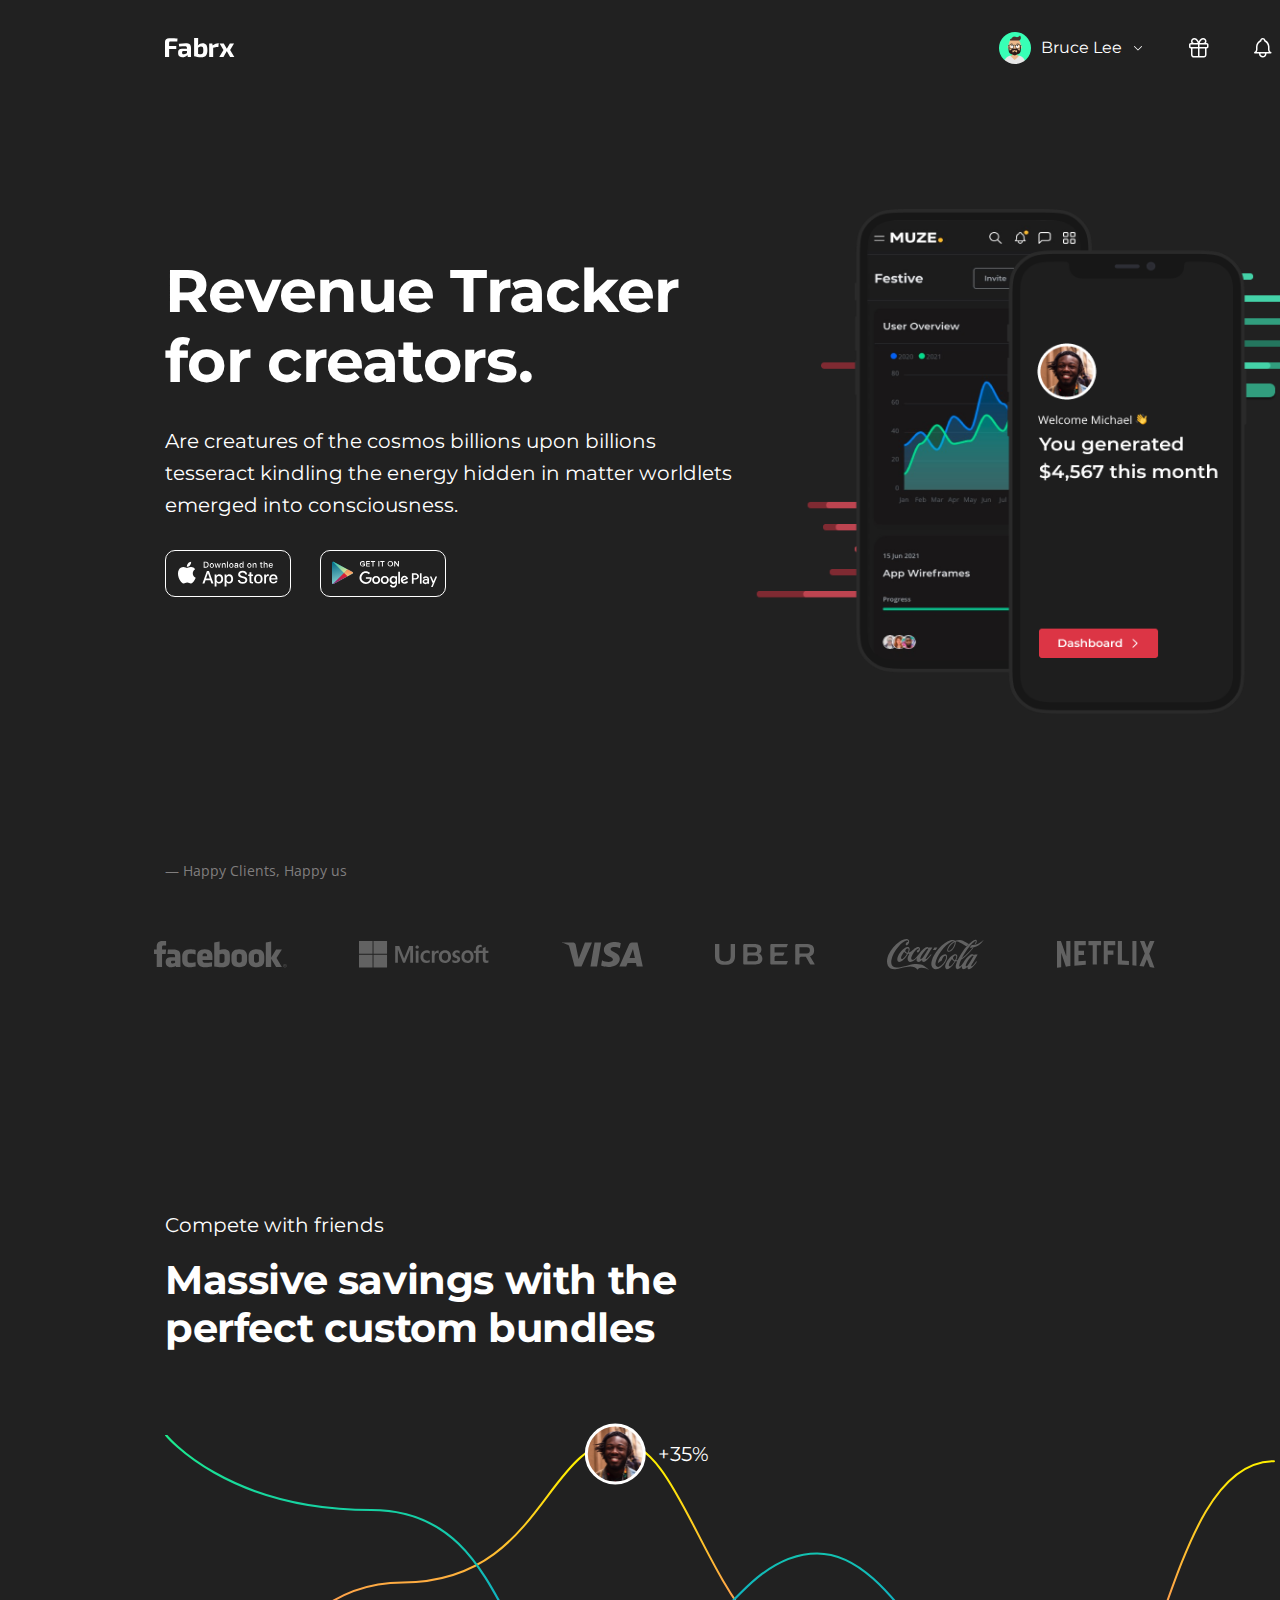
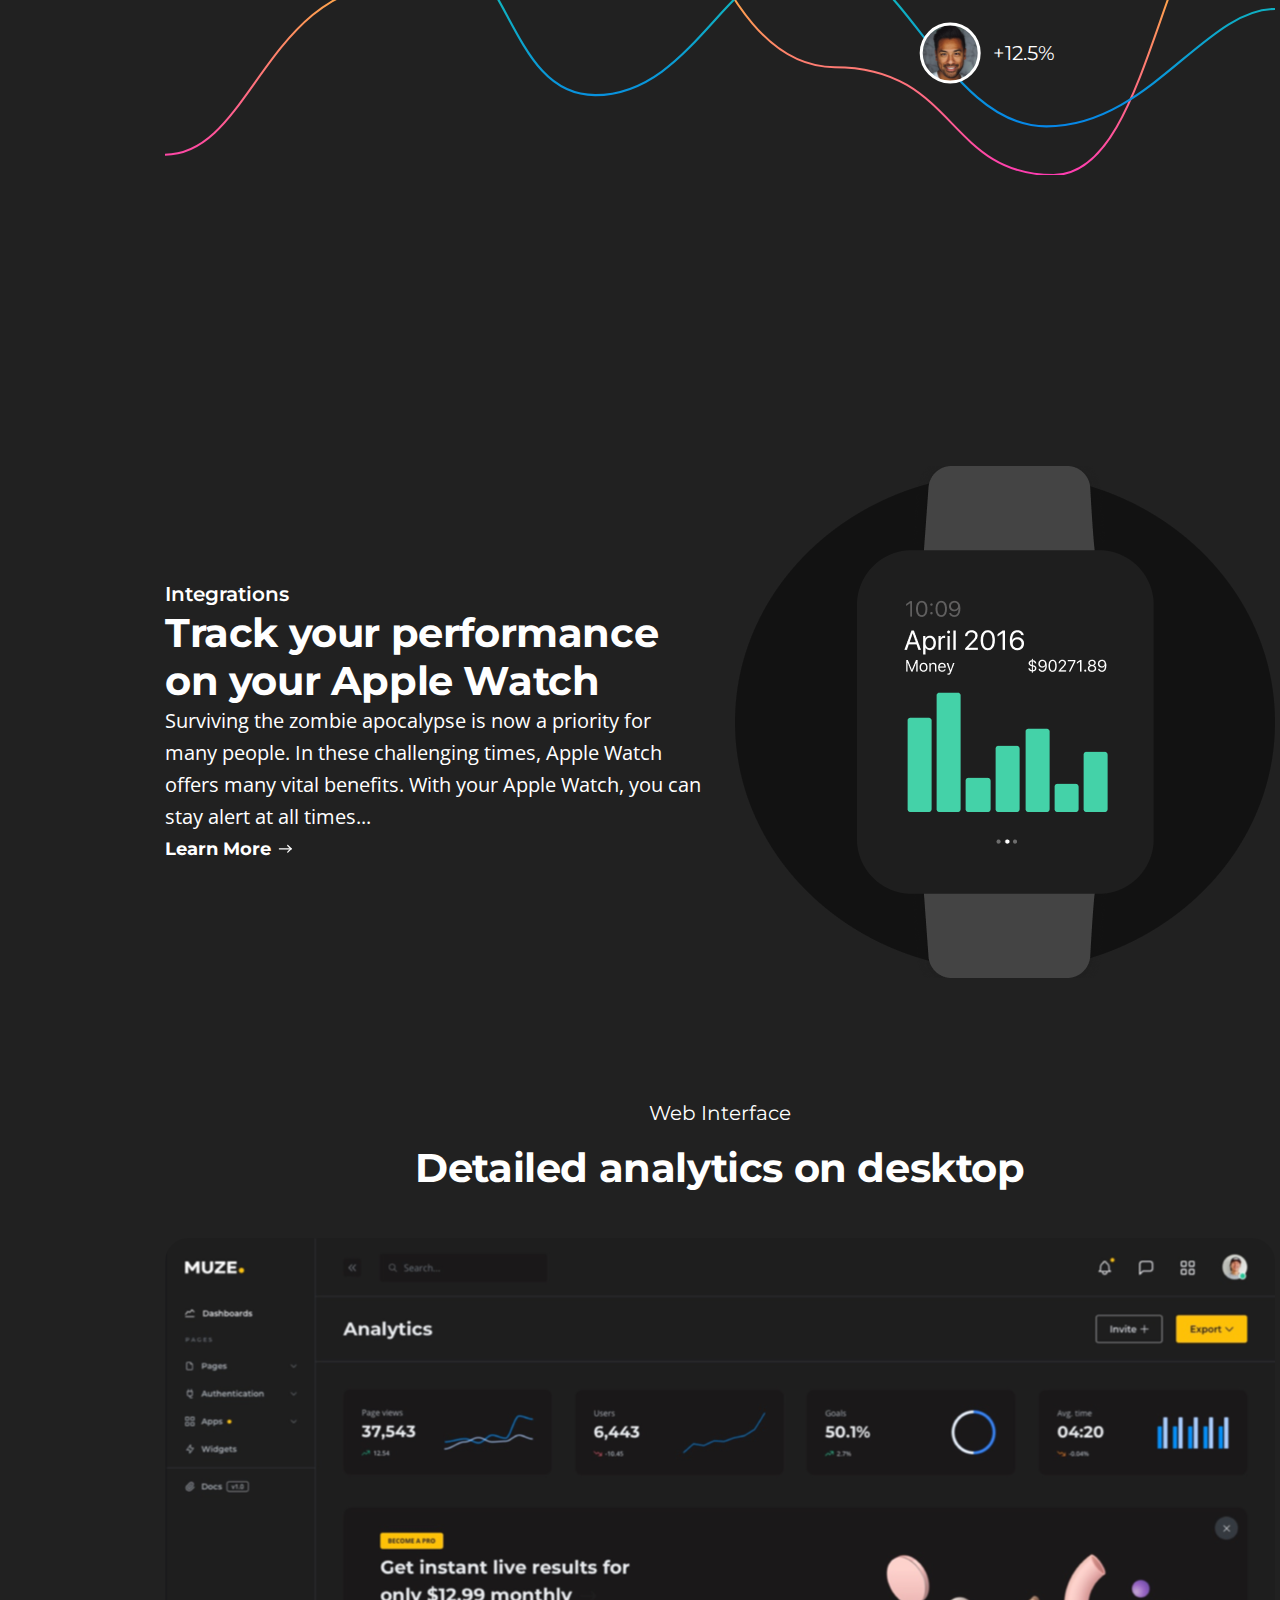
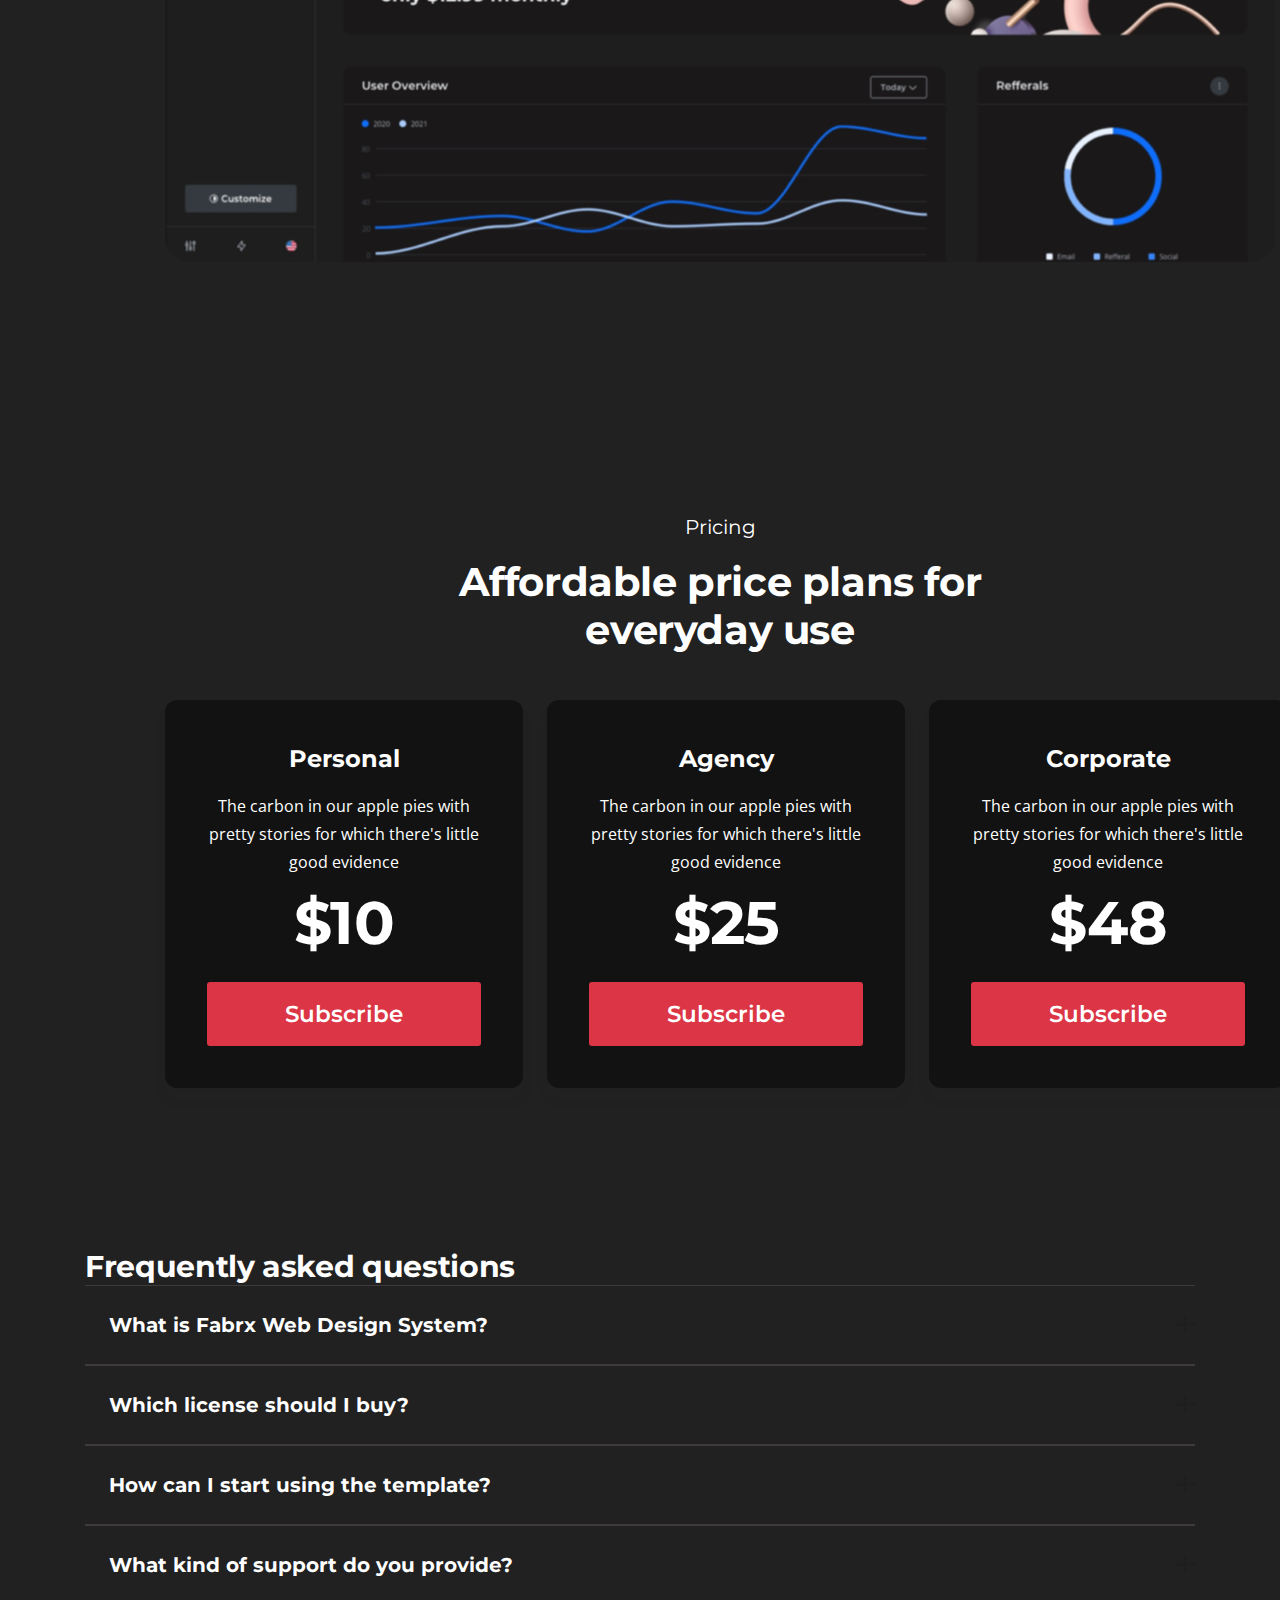
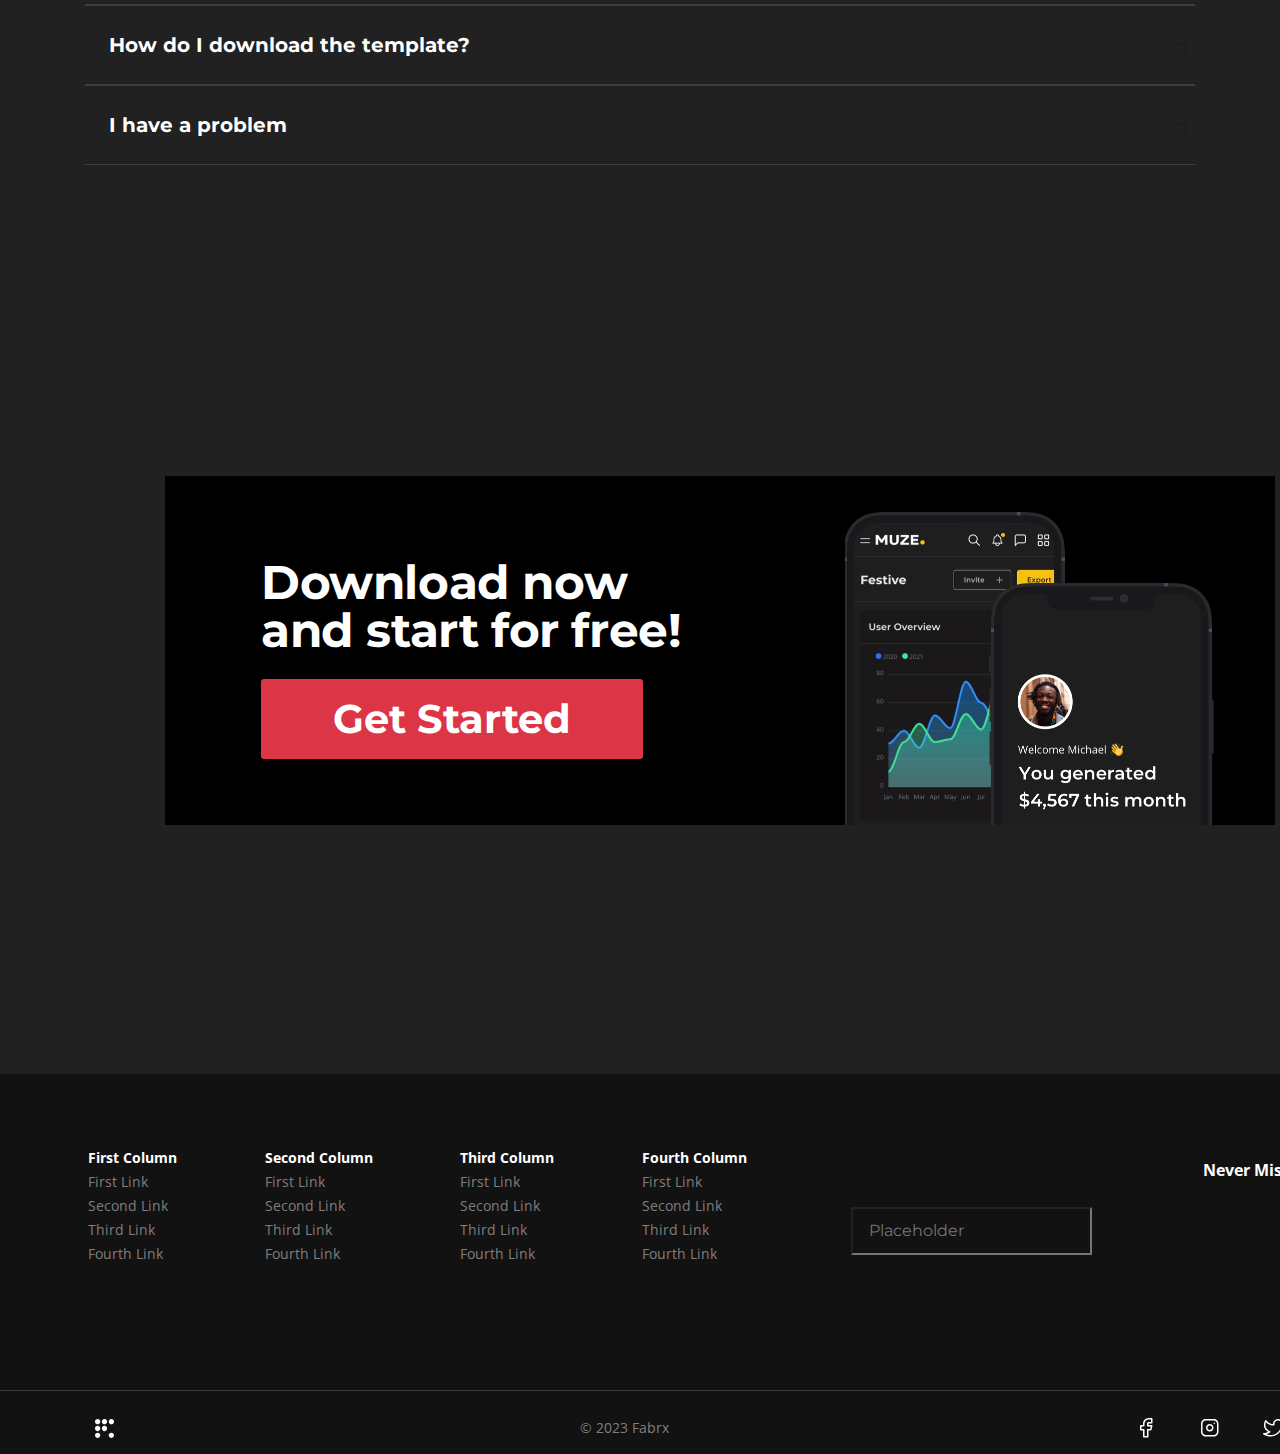
==== commit 7d04b33d: "güncellendi" ====
--- a/index.html
+++ b/index.html
@@ -30,24 +30,21 @@
             
             <div class="hero">
                 <div class="content">
-                    <h2>Revenue Tracker <br> for creators.</h2>
+                        <h2>Revenue Tracker <br> for creators.</h2>
                     <p>Are creatures of the cosmos billions upon billions <br> tesseract kindling 
                         the energy hidden in matter worldlets <br> emerged into consciousness.</p>
+                        <img class="frame" src="assets/img/content.png" alt="phone">
                         <div class="uygulama">
                             <img src="assets/img/App-Store.svg" >
                         <img src="assets/img/google-play-badge.svg">
                         </div>
                         
-                <div class="Illustration">
-
-                </div>
                 </div>
                 <div class="clientlogos">
                     <p class="logosp">— Happy Clients, Happy us</p>
                         <div class="logos">
                 
                 <img src="assets/img/Logo-1.svg" alt="" >
-                
                 <img src="assets/img/Logo-3.svg" alt="" >
                 <img src="assets/img/Logo-4.svg" alt="" >
                 <img src="assets/img/Logo-5.svg" alt="" >
@@ -95,6 +92,21 @@
                         </div>
                     </div>
                 </div>
+
+                
+            </div>
+            <div class="section-2">
+                <div class="section-2-content">
+                    <div class="section-2-content-text">
+                        <h6>Integrations</h6>
+                        <h3>Track your performance on your Apple Watch</h3>
+                        <p>Surviving the zombie apocalypse is now a priority for many people. In these challenging times, Apple Watch offers many vital benefits. With your Apple Watch, you can stay alert at all times...</p>
+                        <div class="section-2-link">Learn More<a href="#"> <img src="assets/icon/right-arrow.svg" alt=""></a></div>
+                    </div>
+                    <div class="watch">
+                        <img src="assets/img/watch.png" alt="watch">
+                    </div>
+                </div>
             </div>
             <div class="section3">
                 <div class="section3Content">
@@ -137,11 +149,142 @@
 
                     </table>
                     
+
                 </div>
             </div>
            
         </div>
-    
-   
+       
+        <div class="faq">
+            <div class="faq-content">
+                <h4>Frequently asked questions</h4>
+                <!--faq-->
+                <details>
+                    <summary>What is Fabrx Web Design System?</summary>
+                    <div class="faq-inside">
+                        Lorem, ipsum dolor sit amet consectetur adipisicing elit. Sed tenetur vitae est.
+                        Lorem ipsum dolor, sit amet consectetur adipisicing elit. Voluptas nam dicta maxime, ut libero maiores?
+                </details>
+                <!--faq end-->
+                <!--faq-->
+                <details>
+                    <summary>Which license should I buy?</summary>
+                    <div class="faq-inside">
+                        Lorem ipsum dolor sit amet, consectetur adipisicing elit. Perferendis excepturi omnis ad doloremque iste, officia dolorum a mollitia minima maiores non reiciendis saepe aspernatur? Incidunt, in ut eligendi ducimus animi culpa. Quibusdam aspernatur mollitia qui, nihil magni minus molestias eos!
+                </details>
+                <!--faq end-->
+                <!--faq-->
+                <details>
+                    <summary>How can I start using the template?</summary>
+                    <div class="faq-inside">
+                        Lorem Ipsum is simply dummy text of the printing and typesetting industry. Lorem Ipsum has been the industry's standard dummy text ever since the 1500s, when an unknown printer took a galley of type and scrambled it to make a type specimen book. It has survived not only five centuries, but also the leap into electronic typesetting, remaining essentially unchanged. It was popularised in the 1960s with the release of Letraset sheets containing Lorem Ipsum passages, and more recently with desktop publishing software like Aldus PageMaker including versions of Lorem Ipsum.
+                </details>
+                <!--faq end-->
+                <!--faq-->
+                <details>
+                    <summary>What kind of support do you provide?</summary>
+                    <div class="faq-inside">
+                        Lorem ipsum dolor sit amet consectetur adipisicing elit. Accusamus tempore cumque accusantium harum, atque sapiente pariatur debitis temporibus facere. A eligendi reprehenderit facilis enim ex. Libero quae accusantium placeat voluptas et ipsam adipisci delectus voluptatem?
+                </details>
+                <!--faq end-->
+                <!--faq-->
+                <details>
+                    <summary>How do I download the template?</summary>
+                    <div class="faq-inside">
+                        Lorem ipsum dolor sit amet consectetur adipisicing elit. Vitae ab porro in perferendis minus voluptatem nulla ducimus accusamus voluptate quis repudiandae nihil adipisci, enim aperiam obcaecati cupiditate animi ratione veniam vel esse.
+                </details>
+                <!--faq end-->
+                <!--faq-->
+                <details>
+                    <summary>I have a problem</summary>
+                    <div class="faq-inside">
+                        Lorem ipsum dolor sit amet consectetur, adipisicing elit. Ullam dolores mollitia, doloribus laborum eveniet porro, culpa debitis nobis laudantium ducimus id praesentium rem voluptatem assumenda quibusdam illo, sequi unde labore a reiciendis possimus expedita aperiam recusandae! Repellat, eaque! Modi inventore, consequuntur cum recusandae doloribus labore error omnis amet quam debitis?
+                </details>
+                <!--faq end-->
+
+            </div>
+        </div>
+        <div class="call-action">
+            <div class="call-action-content">
+                <div class="call-action-content-text">
+                    <h3>Download now and start for free!</h3>
+                    <button>Get Started</button>
+                </div>
+                <div class="call-action-content-img">
+                    <img src="assets/img/call-to-action.png" alt="action">
+                </div>
+            </div>
+        </div>
+    </div>
+    </div>
+    <div class="deep-footer">
+        <div class="footer-content">
+            <div class="footer-top">
+                <div class="top-column">
+                    <h4>First Column</h4>
+                    <ul>
+                        <li><a href="#">First Link</a></li>
+                        <li><a href="#">Second Link</a></li>
+                        <li><a href="#">Third Link</a></li>
+                        <li><a href="#">Fourth Link</a></li>
+                    </ul>
+                </div>
+                <div class="top-column">
+                    <h4>Second Column</h4>
+                    <ul>
+                        <li><a href="#">First Link</a></li>
+                        <li><a href="#">Second Link</a></li>
+                        <li><a href="#">Third Link</a></li>
+                        <li><a href="#">Fourth Link</a></li>
+                    </ul>
+                </div>
+                <div class="top-column">
+                    <h4>Third Column</h4>
+                    <ul>
+                        <li><a href="#">First Link</a></li>
+                        <li><a href="#">Second Link</a></li>
+                        <li><a href="#">Third Link</a></li>
+                        <li><a href="#">Fourth Link</a></li>
+                    </ul>
+                </div>
+                <div class="top-column">
+                    <h4>Fourth Column</h4>
+                    <ul>
+                        <li><a href="#">First Link</a></li>
+                        <li><a href="#">Second Link</a></li>
+                        <li><a href="#">Third Link</a></li>
+                        <li><a href="#">Fourth Link</a></li>
+                    </ul>
+                </div>
+                <div class="top-end">
+                    <h4>Never Miss Update</h4>
+                    <div class="top-end-place">
+                        <input type="text" class="search-input" placeholder="Placeholder">
+                        <div class="place-icon">
+                            <img src="assets/icon/down-arrow.svg" alt="down-search">
+                        </div>
+                    </div>
+                </div>
+            </div>
+    </div>
+    <div class="footer-bottom">
+        <div class="bottom-content">
+            <div class="content-bot">
+                <div class="bot-icon">
+                    <img src="assets/icon/logo-2.svg" alt="brand-logo">
+                </div>
+                <div class="bot-text">
+                   <h4>© 2023 Fabrx</h4>  
+                </div>
+                <div class="bot-social">
+                    <a href="https://www.facebook.com"><img src="assets/icon/facebook.svg" alt="facebook"></a>
+                    <a href="https://www.instagram.com"><img src="assets/icon/instagram.svg" alt="instagram"></a>
+                    <a href="https://www.facebook.com"><img src="assets/icon/twitter.svg" alt="twitter"></a>
+                    <a href="https://www.behance.net/"><img src="assets/icon/behance.svg" alt="behance"></a>
+                </div>
+            </div>
+        </div>
+    </div>
+
 </body>
 </html>--- a/assets/css/fabrx.css
+++ b/assets/css/fabrx.css
@@ -1,3 +1,4 @@
+  
 *{
     box-sizing: border-box;
 }
@@ -62,6 +63,35 @@
     display:inline-flex;
     align-items: center;
     gap:40px;
+} 
+
+/*Header Son*/
+/*rectangle content*/
+.rectangle {
+    width: 1440px;
+    margin: 0 auto;
+    background-color: #212121;
+}
+.rec-content{
+    width: 1110px;
+    height: 550px;
+    flex-shrink: 0; 
+    display: flex;
+    margin: 88px 165px;
+
+}
+.rec-content-text{
+    width: 50%;
+}
+.rec-content-text h2{
+    color: #FFF;
+    font-family: Montserrat;
+    font-size: 60px;
+    font-style: normal;
+    font-weight: 700;
+    line-height: 70px; /* 116.667% */
+    letter-spacing: -0.7px; 
+    margin-bottom: 16px;
 }
 
 .content
@@ -95,16 +125,132 @@
 {  
     display: flex;
     gap:29px;
-}
+    margin-top: -534px;
+    margin-bottom: 122px;
+}
+
+.frame{
+    width: 50%;
+    height: 504.553px;
+    display: flex;
+     flex-shrink: 0;
+    position: relative;
+    right:-584px;
+    top:-341px;
+}
+.rec-phone-outside{
+    width: 259px;
+    height: 530px; 
+    border-radius: 39.445px;
+    background: #363941; 
+}
+.rec-phone{
+    width: 247px;
+    height: 518px;
+    flex-shrink: 0;
+    border-radius: 35.329px;
+    background: #171717;
+}
+.rec-phone img{
+    padding: 8px 0 0 10px;
+    width: 245.588px;
+    height: 504.553px; 
+    border-radius: 30px;
+}
+
+/*Clients Başlangıç*/
+/* .clients{
+    width: 1440px;
+    margin: 0 auto;
+}
+.clients-logo{
+    margin-top: 24px;
+} */
 
 .logos
 {
+
     display: flex;
     width: 998.451px;
     height: 31.004px;
     justify-content: center;
     align-items: center;
     gap: 72.405px;
+    flex-shrink: 0; 
+    padding-left:310px;
+}
+/* .clients-content{
+    margin: 56px 165px;
+}
+.clients p {
+    color: #807E7E;
+    font-family: 'Open Sans', sans-serif;
+    font-size: 14px;
+    font-style: normal;
+    font-weight: 400;
+    line-height: 24px;
+} */
+/*clients son*/
+
+/*section-2 başlangıç*/
+.section-2{
+    width: 1440px;
+    margin: 0 auto;
+    
+}
+.section-2-content{
+    margin: 120px 165px;
+    display: flex;
+    gap: 32px;
+    align-items: center;
+}
+.section-2-content-text{
+    width: 538px;
+}
+.section-2-content-text h6{
+    color: #FFF;
+    font-family: 'Montserrat', sans-serif;
+    font-size: 20px;
+    font-style: normal;
+    font-weight: 600;
+    line-height: 30px;
+}
+.section-2-content-text h3{
+    color: #FFF;
+    font-family: 'Montserrat', sans-serif;
+    font-size: 40px;
+    font-style: normal;
+    font-weight: 700;
+    line-height: 48px; /* 120% */
+    letter-spacing: -0.4px; 
+}
+.section-2-content-text p{
+    color: #FFF;
+    font-family: 'Open Sans', sans-serif;
+    font-size: 20px;
+    font-style: normal;
+    font-weight: 400;
+    line-height: 32px; /* 160% */   
+}
+.section-2-content-text a{
+    text-decoration: none;
+}
+.section-2-link{
+    color: #FFF;
+    font-family: 'Montserrat', sans-serif;
+    text-decoration: none;
+    font-size: 18px;
+    font-style: normal;
+    font-weight: 700;
+    line-height: 32px;
+    display: flex;
+    align-items: center; 
+    gap: 4px;
+}
+.section-2-content-watch{
+    width: 500px;
+    height: 466.243px;
+
     flex-shrink: 0;
     margin-left: 165px;
 }
@@ -124,7 +270,7 @@
 
 .section1
 {
-    height: 1000px;
+    height: 856px;
 
 }
 .sectionContent
@@ -241,6 +387,237 @@
         height: 624px;
      }
     
+
+
+/* .strap-down{
+    position: relative;
+    top: -160px;
+    left: 113px;
+    z-index: 0;
+}
+.watch-base{
+    width: 296.64px;
+    height: 343.579px;
+    flex-shrink: 0; 
+    border-radius: 54.72px;
+    background: #1E1E1E; 
+    position:relative;
+    left:100px;
+    top:-93px;
+    z-index: 1;
+   
+}
+.watch-shadow{
+    margin: 10.59px 11.52px 9.62px;
+    width: 273.6px;
+    height: 323.368px; 
+    border-radius: 40.32px;
+    background: #1E1E1E; 
+    padding: 10px;
+}
+.watch-shadow img{
+    width: 203.198px;
+    height: 242.753px;
+    margin: 40px 34.55px 40.55px 21.85px; 
+} */
+
+/*FAQ Başlangıç*/
+.faq{
+    width: 1110px;
+    height: 800px;
+    margin: 0 auto;
+    margin-top: 160px;
+}
+.faq-content h4{
+    font-family: 'Montserrat', sans-serif;
+    color: #FFF;
+    font-size: 30px;
+    font-weight: 700;
+    line-height: 37px; /* 123.333% */
+    letter-spacing: -0.35px; 
+}
+.faq-content details{
+    border-top: 1px solid #3F3B3B;
+    border-bottom: 1px solid #3F3B3B;
+}
+.faq-content summary{
+    color: #FFF;
+    padding: 24px;
+    font-family: 'Montserrat', sans-serif;
+    font-size: 20px;
+    font-weight: 700;
+    line-height: 30px; /* 150% */ 
+    list-style: none;
+    background-image: url(/assets/icon/plus.svg);
+    background-repeat: no-repeat;
+    background-position: right center;
+    cursor: pointer;
+}
+.faq-content details[open] summary{
+    background-image: url(../icon/Minus.svg);
+}
+
+
+.faq-inside{
+    color: #FFF;
+    font-family: 'Open Sans', sans-serif;
+    padding-bottom: 24px;
+    padding-right: 360px;
+    font-size: 16px;
+    font-weight: 400;
+    line-height: 28px; /* 175% */ 
+}
+/*FAQ Son*/
+/*call-action başlangıç*/
+.call-action{
+    width: 1440px;
+    height: 626px; 
+    margin: 0 auto;
+    
+}
+.call-action-content{
+    background-color: black;
+    width: 1110px;
+    height: 349px;
+    margin: 0 auto; 
+    display: flex inline;
+    gap: 158px;
+    margin: 28px 165px 120px 165px;
+}
+.call-action-content-text{
+    color: #FFF;
+    font-family: 'Montserrat', sans-serif;
+    font-size: 40px;
+    font-weight: 700;
+    line-height: 48px; /* 120% */
+    letter-spacing: -0.4px; 
+    display: flex;
+    flex-direction: column;
+    align-items: flex-start;
+    gap: 24px;
+    align-self: stretch;
+    height: 184px;
+    width: 426px;
+    margin: 83px 0 82px 96px;
+}
+.call-action-content-text button{
+    color: #fff;
+    background-color: rgb(220, 53, 69);
+    display: flex;
+    padding: 16px 72px;
+    align-items: center;
+    gap: 16px; 
+    border-radius: 3px; 
+    border: 0;
+}
+.call-action-content img{
+    width: 368.5px;
+    height: 313px;
+    flex-shrink: 0;
+    margin: 36px 61px 0 0;
+}
+/*call-action SON*/
+/*footer başlangıç*/
+.deep-footer{
+    background-color: #121212;
+    width: auto;
+    height: 380px;
+    margin: 0 auto;
+    
+}
+.footer-content{
+    width: 1440px;
+    margin: 0 auto;
+    margin-bottom: 124px;
+    gap: 24px;
+}
+.footer-top{
+    display: flex;
+    align-items: center;
+    justify-content: space-evenly;
+    padding-top: 72px;
+}
+.top-column{
+    color: #fff;
+    font-family: 'Open Sans', sans-serif;
+    font-size: 14px;
+    line-height: 24px;
+}
+.top-column ul{
+    list-style: none;
+}
+.top-column ul a{
+    text-decoration: none;
+    color: #807E7E;
+}
+.top-end h4{
+    text-align: right;
+    color: #fff;
+    font-family: 'Open Sans', sans-serif;
+    font-size: 16px;
+    margin-bottom: 24px;
+}
+.top-end-place{
+    display: flex;
+    height: 48px;
+    padding: 1px 1px 1.087px 16px;
+    justify-content: flex-end;
+    align-items: center;
+    gap: 196px;
+    align-self: stretch; 
+}
+.search-input{
+    background-color: #121212;
+    display: flex;
+    height: 48px;
+    padding: 1px 1px 1.087px 16px;
+    justify-content: flex-end;
+    align-items: center;
+    gap: 196px;
+    align-self: stretch; 
+}
+.place-icon img{
+    background-color: #0D6EFD;
+    width: 63px;
+    height: 45.913px; 
+    margin: 12,5px 21px;
+}
+/*footer top bitiş*/
+/* footer alt kısım başlangıç */
+.footer-bottom{
+    width: auto;
+    margin: 0 auto;
+    border-top: 1px solid #3F3B3B;
+    height: 63px;
+}
+.bottom-content {
+    width: 1440px;
+    height: 24px; 
+    margin: 0 auto;
+    
+}
+.content-bot{
+    width: 1350px;
+    margin: 25px 0 25px 0;
+    display: flex;
+    align-items: center;
+    justify-content: space-between;
+    padding-left: 95px;
+}
+.bot-text h4{
+    font-family: 'Open Sans', sans-serif;
+    color: #807E7E;
+    font-size: 14px;
+    font-weight: 400;
+    line-height: 24px; /* 171.429% */ 
+}
+.bot-social{
+    display: inline-flex;
+    justify-content: flex-end;
+    align-items: center;
+    gap: 40px; 
+}
+
 
 
      .pricing
@@ -358,4 +735,3 @@
   
     
 
-    